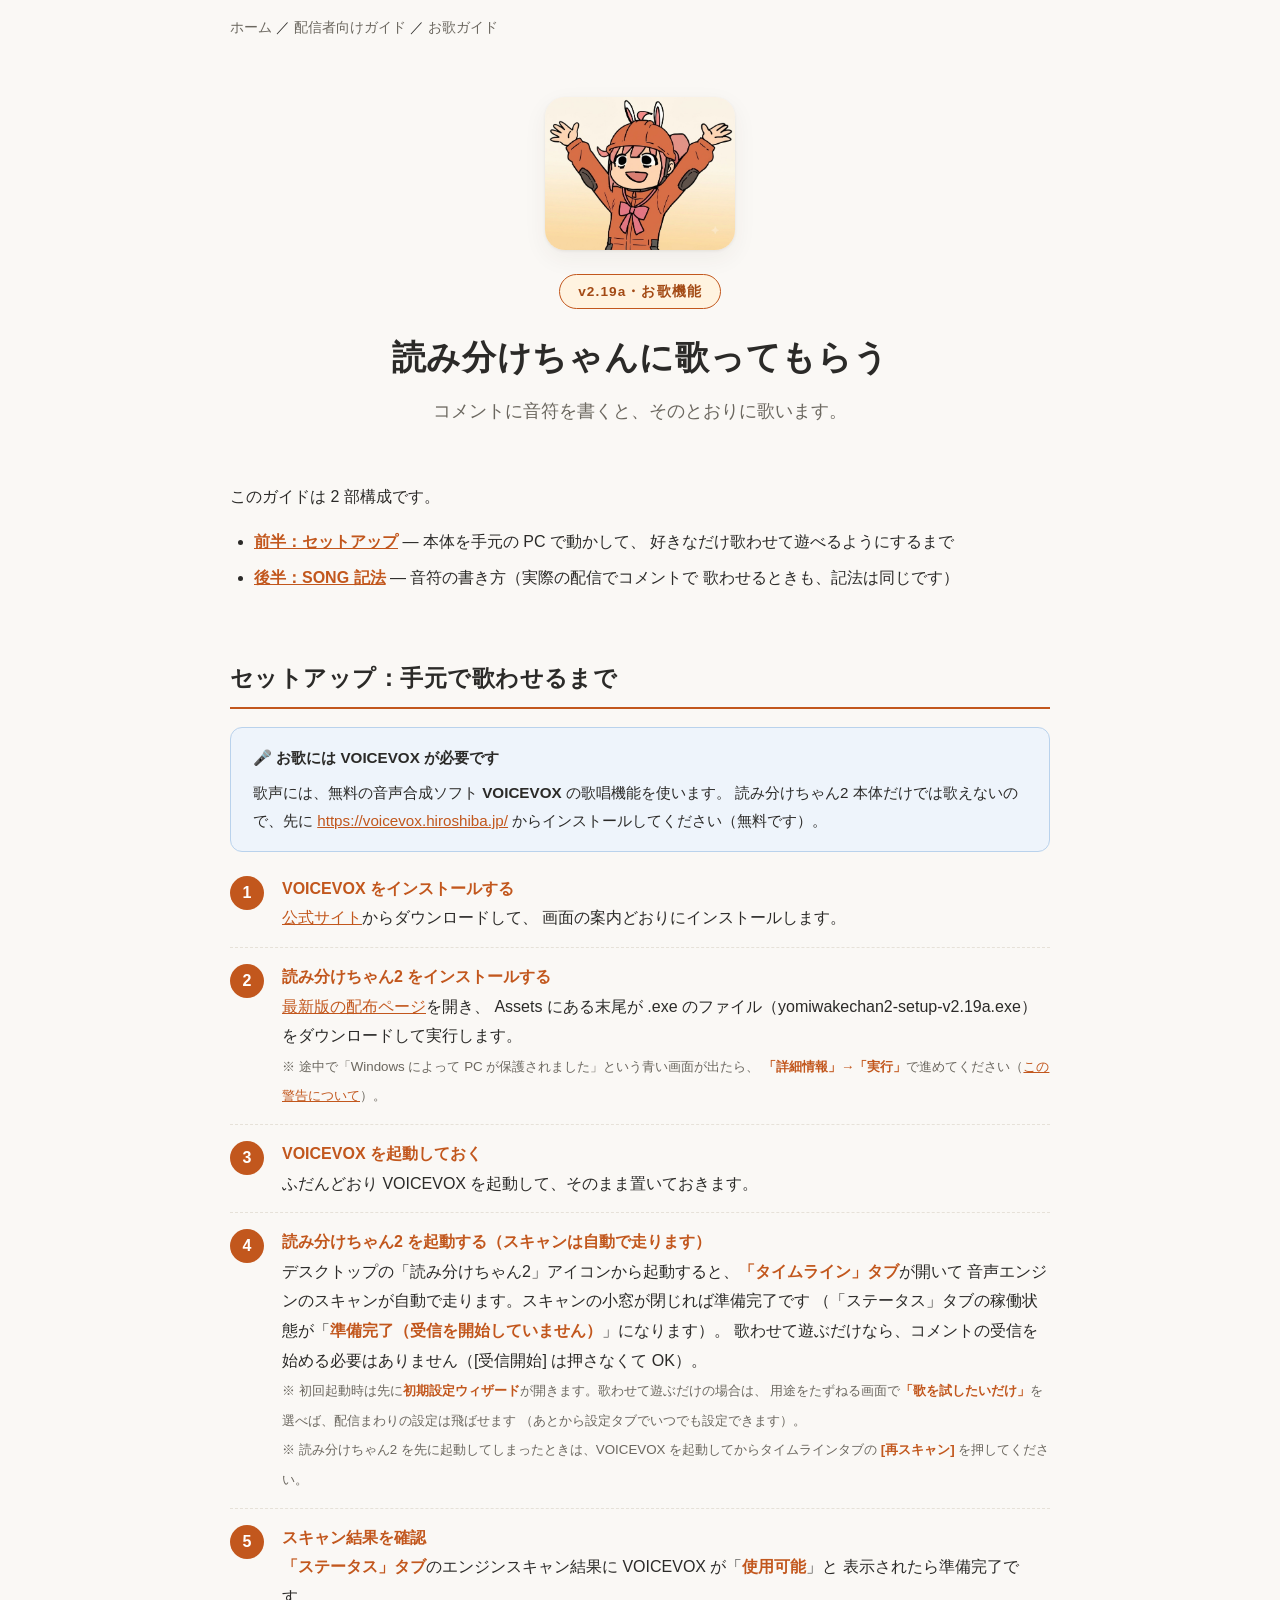
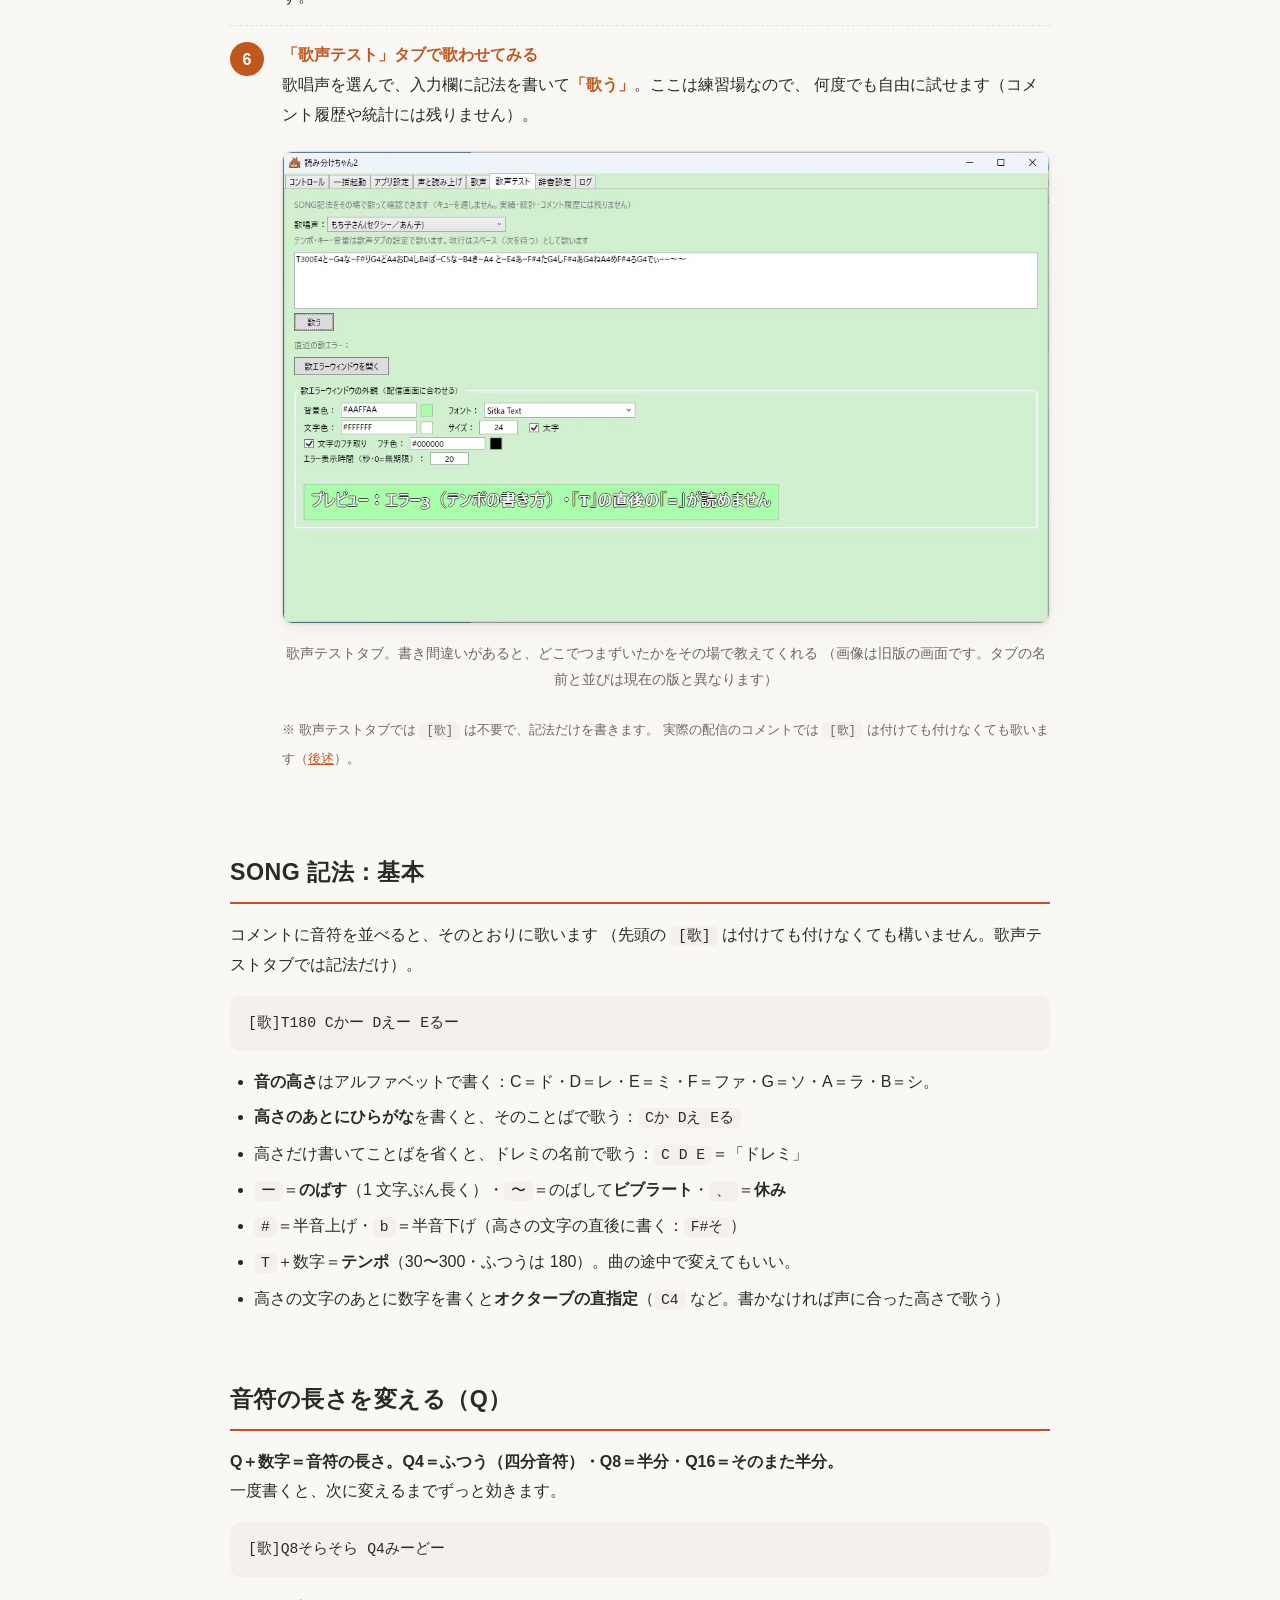
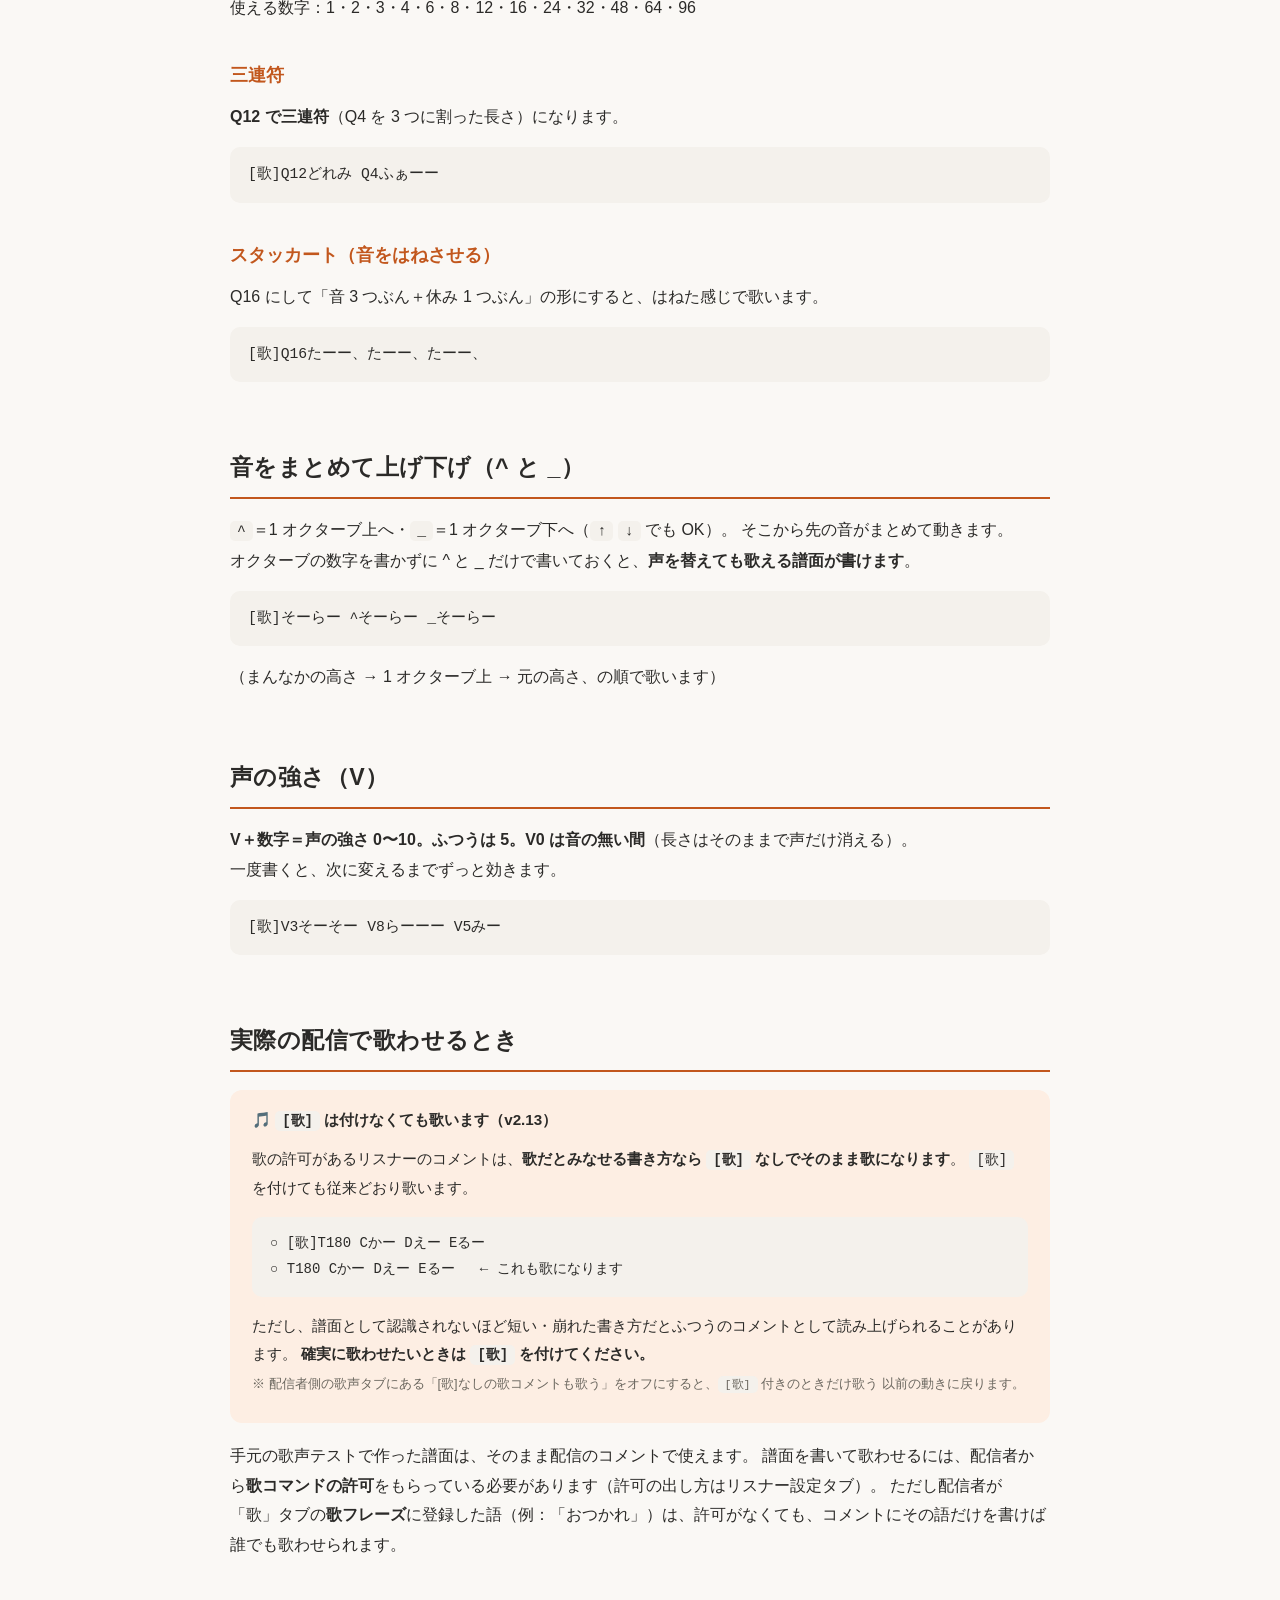
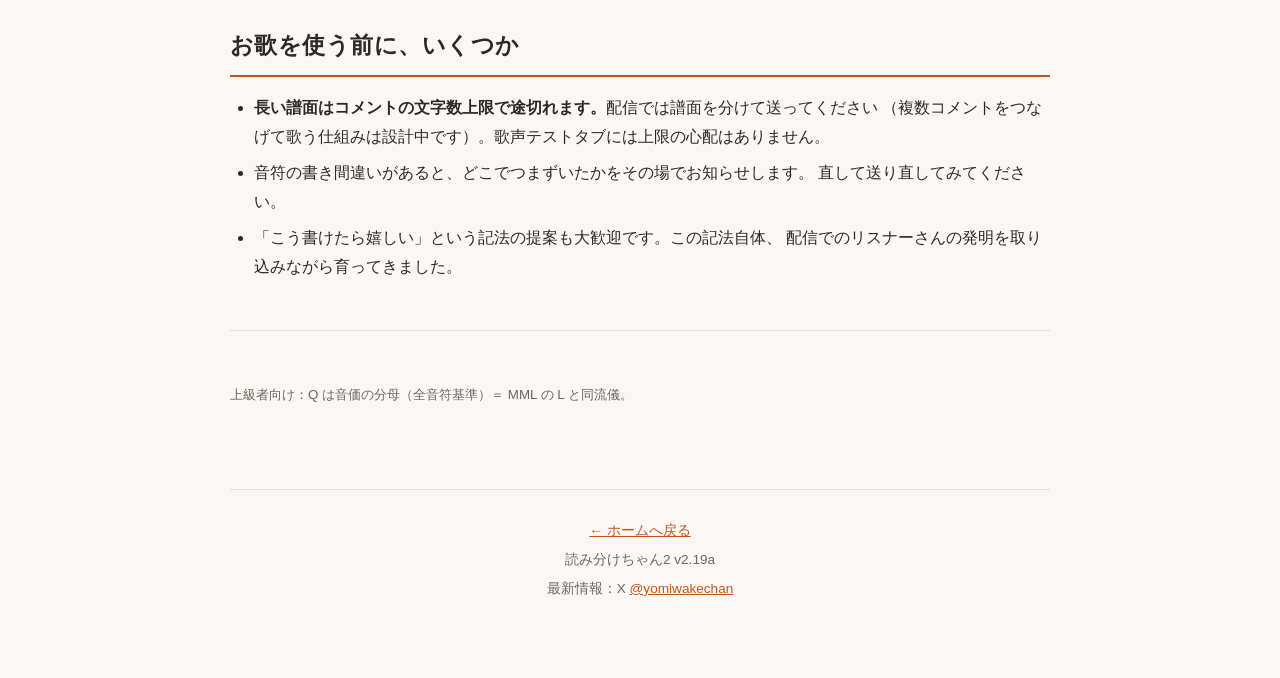
==== song.html @ e7d59e4e "配布ページ: 版表記を v2.19a に（公開日 2026-10-05 は同日・latest リンクのみ更新の方針＝更新内容の節は不触） Co-Authored-By: Claude Fable 5." ====
<!DOCTYPE html>
<html lang="ja">
<head>
<meta charset="UTF-8">
<meta name="viewport" content="width=device-width, initial-scale=1">
<title>お歌ガイド — 読み分けちゃん2 v2.13</title>
<meta name="description" content="読み分けちゃん2 のお歌機能（SONG 記法）ガイド。セットアップから記法まで、コメントに音符を書くとそのとおりに歌います。">
<link rel="icon" href="assets/mascot.jpg">
<link rel="stylesheet" href="assets/style.css">
</head>
<body>
<div class="wrap">

<nav class="site-head">
  <a href="index.html">ホーム</a> ／
  <a href="streamer.html">配信者向けガイド</a> ／
  <a href="song.html">お歌ガイド</a>
</nav>

<header class="hero">
  <img class="mascot" src="assets/mascot.jpg" alt="読み分けちゃんのキャラクター" loading="lazy">
  <div><span class="badge">v2.19a・お歌機能</span></div>
  <h1>読み分けちゃんに歌ってもらう</h1>
  <p class="tagline">コメントに音符を書くと、そのとおりに歌います。</p>
</header>

<p>このガイドは 2 部構成です。</p>
<ul>
  <li><b><a href="#setup">前半：セットアップ</a></b> — 本体を手元の PC で動かして、
    好きなだけ歌わせて遊べるようにするまで</li>
  <li><b><a href="#basic">後半：SONG 記法</a></b> — 音符の書き方（実際の配信でコメントで
    歌わせるときも、記法は同じです）</li>
</ul>

<!-- ============================================================ -->
<h2 id="setup">セットアップ：手元で歌わせるまで</h2>

<div class="warn">
  <span class="warn-title">🎤 お歌には VOICEVOX が必要です</span>
  歌声には、無料の音声合成ソフト <b>VOICEVOX</b> の歌唱機能を使います。
  読み分けちゃん2 本体だけでは歌えないので、先に
  <a href="https://voicevox.hiroshiba.jp/">https://voicevox.hiroshiba.jp/</a>
  からインストールしてください（無料です）。
</div>

<ol class="steps">
  <li><b>VOICEVOX をインストールする</b><br>
    <a href="https://voicevox.hiroshiba.jp/">公式サイト</a>からダウンロードして、
    画面の案内どおりにインストールします。</li>
  <li><b>読み分けちゃん2 をインストールする</b><br>
    <a href="https://github.com/mugonkun/yomiwakechan_v2/releases/latest">最新版の配布ページ</a>を開き、
    Assets にある末尾が .exe のファイル（yomiwakechan2-setup-v2.19a.exe）をダウンロードして実行します。<br>
    <small>※ 途中で「Windows によって PC が保護されました」という青い画面が出たら、
    <b>「詳細情報」→「実行」</b>で進めてください（<a href="index.html#smartscreen">この警告について</a>）。</small></li>
  <li><b>VOICEVOX を起動しておく</b><br>
    ふだんどおり VOICEVOX を起動して、そのまま置いておきます。</li>
  <li><b>読み分けちゃん2 を起動する（スキャンは自動で走ります）</b><br>
    デスクトップの「読み分けちゃん2」アイコンから起動すると、<b>「タイムライン」タブ</b>が開いて
    音声エンジンのスキャンが自動で走ります。スキャンの小窓が閉じれば準備完了です
    （「ステータス」タブの稼働状態が「<b>準備完了（受信を開始していません）</b>」になります）。
    歌わせて遊ぶだけなら、コメントの受信を始める必要はありません（[受信開始] は押さなくて OK）。<br>
    <small>※ 初回起動時は先に<b>初期設定ウィザード</b>が開きます。歌わせて遊ぶだけの場合は、
    用途をたずねる画面で<b>「歌を試したいだけ」</b>を選べば、配信まわりの設定は飛ばせます
    （あとから設定タブでいつでも設定できます）。<br>
    ※ 読み分けちゃん2 を先に起動してしまったときは、VOICEVOX を起動してからタイムラインタブの
    <b>[再スキャン]</b> を押してください。</small></li>
  <li><b>スキャン結果を確認</b><br>
    <b>「ステータス」タブ</b>のエンジンスキャン結果に VOICEVOX が「<b>使用可能</b>」と
    表示されたら準備完了です。</li>
  <li><b>「歌声テスト」タブで歌わせてみる</b><br>
    歌唱声を選んで、入力欄に記法を書いて<b>「歌う」</b>。ここは練習場なので、
    何度でも自由に試せます（コメント履歴や統計には残りません）。
    <figure>
      <a href="screenshots/webinstruct/お歌の壁打ち1.jpg" target="_blank" rel="noopener"><img src="screenshots/webinstruct/お歌の壁打ち1.jpg" alt="歌声テストタブ。譜面の入力欄と「歌う」ボタン、歌エラーウィンドウの外観設定" loading="lazy"></a>
      <figcaption>歌声テストタブ。書き間違いがあると、どこでつまずいたかをその場で教えてくれる
      （画像は旧版の画面です。タブの名前と並びは現在の版と異なります）</figcaption>
    </figure>
    <small>※ 歌声テストタブでは <code>[歌]</code> は不要で、記法だけを書きます。
    実際の配信のコメントでは <code>[歌]</code> は付けても付けなくても歌います（<a href="#live">後述</a>）。</small></li>
</ol>

<!-- ============================================================ -->
<h2 id="basic">SONG 記法：基本</h2>

<p>コメントに音符を並べると、そのとおりに歌います
（先頭の <code>[歌]</code> は付けても付けなくても構いません。歌声テストタブでは記法だけ）。</p>

<pre><code>[歌]T180 Cかー Dえー Eるー</code></pre>

<ul>
  <li><b>音の高さ</b>はアルファベットで書く：C＝ド・D＝レ・E＝ミ・F＝ファ・G＝ソ・A＝ラ・B＝シ。</li>
  <li><b>高さのあとにひらがな</b>を書くと、そのことばで歌う：<code>Cか Dえ Eる</code></li>
  <li>高さだけ書いてことばを省くと、ドレミの名前で歌う：<code>C D E</code>＝「ドレミ」</li>
  <li><code>ー</code>＝<b>のばす</b>（1 文字ぶん長く）・<code>〜</code>＝のばして<b>ビブラート</b>・<code>、</code>＝<b>休み</b></li>
  <li><code>#</code>＝半音上げ・<code>b</code>＝半音下げ（高さの文字の直後に書く：<code>F#そ</code>）</li>
  <li><code>T</code>＋数字＝<b>テンポ</b>（30〜300・ふつうは 180）。曲の途中で変えてもいい。</li>
  <li>高さの文字のあとに数字を書くと<b>オクターブの直指定</b>（<code>C4</code> など。書かなければ声に合った高さで歌う）</li>
</ul>

<!-- ============================================================ -->
<h2 id="q">音符の長さを変える（Q）</h2>

<p><b>Q＋数字＝音符の長さ。Q4＝ふつう（四分音符）・Q8＝半分・Q16＝そのまた半分。</b><br>
一度書くと、次に変えるまでずっと効きます。</p>

<pre><code>[歌]Q8そらそら Q4みーどー</code></pre>

<p>使える数字：1・2・3・4・6・8・12・16・24・32・48・64・96</p>

<h3>三連符</h3>

<p><b>Q12 で三連符</b>（Q4 を 3 つに割った長さ）になります。</p>

<pre><code>[歌]Q12どれみ Q4ふぁーー</code></pre>

<h3>スタッカート（音をはねさせる）</h3>

<p>Q16 にして「音 3 つぶん＋休み 1 つぶん」の形にすると、はねた感じで歌います。</p>

<pre><code>[歌]Q16たーー、たーー、たーー、</code></pre>

<!-- ============================================================ -->
<h2 id="octave">音をまとめて上げ下げ（^ と _）</h2>

<p><code>^</code>＝1 オクターブ上へ・<code>_</code>＝1 オクターブ下へ（<code>↑</code> <code>↓</code> でも OK）。
そこから先の音がまとめて動きます。<br>
オクターブの数字を書かずに ^ と _ だけで書いておくと、<b>声を替えても歌える譜面が書けます</b>。</p>

<pre><code>[歌]そーらー ^そーらー _そーらー</code></pre>

<p>（まんなかの高さ → 1 オクターブ上 → 元の高さ、の順で歌います）</p>

<!-- ============================================================ -->
<h2 id="volume">声の強さ（V）</h2>

<p><b>V＋数字＝声の強さ 0〜10。ふつうは 5。V0 は音の無い間</b>（長さはそのままで声だけ消える）。<br>
一度書くと、次に変えるまでずっと効きます。</p>

<pre><code>[歌]V3そーそー V8らーーー V5みー</code></pre>

<!-- ============================================================ -->
<h2 id="live">実際の配信で歌わせるとき</h2>

<div class="note">
  <span class="note-title">🎵 <code>[歌]</code> は付けなくても歌います（v2.13）</span>
  <p>歌の許可があるリスナーのコメントは、<b>歌だとみなせる書き方なら <code>[歌]</code> なしでそのまま歌になります</b>。
  <code>[歌]</code> を付けても従来どおり歌います。</p>
  <pre><code>○ [歌]T180 Cかー Dえー Eるー
○ T180 Cかー Dえー Eるー   ← これも歌になります</code></pre>
  <p>ただし、譜面として認識されないほど短い・崩れた書き方だとふつうのコメントとして読み上げられることがあります。
  <b>確実に歌わせたいときは <code>[歌]</code> を付けてください。</b><br>
  <small>※ 配信者側の歌声タブにある「[歌]なしの歌コメントも歌う」をオフにすると、<code>[歌]</code> 付きのときだけ歌う
  以前の動きに戻ります。</small></p>
</div>

<p>手元の歌声テストで作った譜面は、そのまま配信のコメントで使えます。
譜面を書いて歌わせるには、配信者から<b>歌コマンドの許可</b>をもらっている必要があります（許可の出し方はリスナー設定タブ）。
ただし配信者が「歌」タブの<b>歌フレーズ</b>に登録した語（例：「おつかれ」）は、許可がなくても、コメントにその語だけを書けば誰でも歌わせられます。</p>

<!-- ============================================================ -->
<h2 id="tips">お歌を使う前に、いくつか</h2>

<ul>
  <li><b>長い譜面はコメントの文字数上限で途切れます。</b>配信では譜面を分けて送ってください
    （複数コメントをつなげて歌う仕組みは設計中です）。歌声テストタブには上限の心配はありません。</li>
  <li>音符の書き間違いがあると、どこでつまずいたかをその場でお知らせします。
    直して送り直してみてください。</li>
  <li>「こう書けたら嬉しい」という記法の提案も大歓迎です。この記法自体、
    配信でのリスナーさんの発明を取り込みながら育ってきました。</li>
</ul>

<hr>

<p class="soft"><small>上級者向け：Q は音価の分母（全音符基準）＝ MML の L と同流儀。</small></p>

<footer class="site-foot">
  <p><a href="index.html">← ホームへ戻る</a></p>
  <p>読み分けちゃん2 v2.19a</p>
  <p>最新情報：X <a href="https://x.com/yomiwakechan">@yomiwakechan</a></p>
</footer>

</div>
</body>
</html>
---- assets/style.css ----
/* 読み分けちゃん2 — 先行テスター版 案内ページ共通スタイル */

:root {
  --bg: #faf8f5;
  --bg-card: #ffffff;
  --text: #2b2a28;
  --text-soft: #6b675f;
  --accent: #c2571d;        /* 暖色系（読み上げ＝声の温度感） */
  --accent-soft: #fdeee3;
  --accent-text: #ffffff;   /* accent 地の上の文字（ダークでは濃色＝コントラスト確保） */
  --line: #e6e1d8;
  --badge-bg: #fff3e0;
  --badge-text: #a34a15;
  --code-bg: #f4f1ec;
  --warn-bg: #eef4fb;
  --warn-line: #b9d2ec;
  --shadow: 0 1px 3px rgba(60, 50, 40, .08), 0 8px 24px rgba(60, 50, 40, .06);
}

@media (prefers-color-scheme: dark) {
  :root {
    --bg: #1d1b18;
    --bg-card: #26231f;
    --text: #ece8e1;
    --text-soft: #a8a299;
    --accent: #e87a45;
    --accent-soft: #3a2a1e;
    --accent-text: #1d1b18;
    --line: #3a362f;
    --badge-bg: #3a2a1e;
    --badge-text: #f0a878;
    --code-bg: #302c26;
    --warn-bg: #22293a;
    --warn-line: #3c4a66;
    --shadow: 0 1px 3px rgba(0, 0, 0, .4);
  }
}

* { box-sizing: border-box; }

html { scroll-behavior: smooth; }

body {
  margin: 0;
  background: var(--bg);
  color: var(--text);
  font-family: "Hiragino Kaku Gothic ProN", "Hiragino Sans", "Noto Sans JP",
    "Yu Gothic UI", Meiryo, sans-serif;
  line-height: 1.85;
  font-size: 16px;
  -webkit-text-size-adjust: 100%;
}

.wrap {
  max-width: 860px;
  margin: 0 auto;
  padding: 0 20px 80px;
}

/* ---------- ヘッダー ---------- */

.site-head {
  padding: 14px 0 0;
  font-size: .9rem;
}
.site-head a { color: var(--text-soft); text-decoration: none; }
.site-head a:hover { color: var(--accent); }

.hero {
  text-align: center;
  padding: 56px 0 40px;
}

.badge {
  display: inline-block;
  background: var(--badge-bg);
  color: var(--badge-text);
  border: 1px solid var(--accent);
  border-radius: 999px;
  padding: 4px 18px;
  font-size: .85rem;
  font-weight: 600;
  letter-spacing: .08em;
}

.mascot {
  width: 190px;
  max-width: 60%;
  border-radius: 20px;
  box-shadow: var(--shadow);
  margin-bottom: 14px;
}

.hero h1 {
  font-size: 2.1rem;
  margin: 18px 0 6px;
  letter-spacing: .02em;
}

.hero .tagline {
  font-size: 1.1rem;
  color: var(--text-soft);
  margin: 0 0 4px;
}

.hero-shots {
  display: grid;
  grid-template-columns: 1fr 1fr;
  gap: 12px;
  margin: 26px 0 4px;
}
.hero-shots a {
  display: block;
  aspect-ratio: 8 / 5;
  overflow: hidden;
  border-radius: 10px;
  border: 1px solid var(--line);
  box-shadow: var(--shadow);
}
.hero-shots img {
  width: 100%;
  height: 100%;
  object-fit: cover;
  object-position: left top;
  cursor: zoom-in;
  display: block;
}
.hero-shots-note {
  font-size: .82rem;
  color: var(--text-soft);
  margin: 0 0 4px;
}
@media (max-width: 560px) {
  .hero-shots { grid-template-columns: 1fr; }
}

.thanks {
  max-width: 620px;
  margin: 22px auto 0;
  text-align: left;
  background: var(--accent-soft);
  border-radius: 12px;
  padding: 18px 24px;
  font-size: .95rem;
}

.hero-lead {
  max-width: 620px;
  margin: 10px auto 0;
  font-size: 1.05rem;
}
.hero-links {
  display: flex;
  flex-wrap: wrap;
  gap: 14px 22px;
  align-items: center;
  justify-content: center;
  margin: 18px 0 0;
}
.hero-links .dl-button { padding: 12px 32px; font-size: 1.05rem; }
.hero-guide { font-weight: 700; }

/* ---------- 見出し・本文 ---------- */

h2 {
  font-size: 1.45rem;
  margin: 64px 0 16px;
  padding-bottom: 8px;
  border-bottom: 2px solid var(--accent);
  letter-spacing: .02em;
}

h3 {
  font-size: 1.12rem;
  margin: 36px 0 10px;
  color: var(--accent);
}

p { margin: 10px 0; }

a { color: var(--accent); }

ul, ol { padding-left: 1.5em; }
li { margin: 6px 0; }

small, .soft { color: var(--text-soft); }

code, .kbd {
  background: var(--code-bg);
  border-radius: 5px;
  padding: 2px 7px;
  font-family: Consolas, "BIZ UDGothic", monospace;
  font-size: .92em;
}

pre {
  background: var(--code-bg);
  border-radius: 10px;
  padding: 14px 18px;
  overflow-x: auto;
  line-height: 1.7;
}
pre code { background: none; padding: 0; }

hr { border: none; border-top: 1px solid var(--line); margin: 48px 0; }

/* ---------- カード・グリッド ---------- */

.cards {
  display: grid;
  grid-template-columns: repeat(auto-fit, minmax(280px, 1fr));
  gap: 18px;
  margin: 24px 0;
}

.card {
  background: var(--bg-card);
  border: 1px solid var(--line);
  border-radius: 14px;
  padding: 24px 26px;
  box-shadow: var(--shadow);
}

a.card {
  display: block;
  text-decoration: none;
  color: var(--text);
  transition: transform .12s ease, border-color .12s ease;
}
a.card:hover {
  transform: translateY(-2px);
  border-color: var(--accent);
}
.card h3 { margin-top: 0; }
.card .go {
  display: inline-block;
  margin-top: 10px;
  color: var(--accent);
  font-weight: 600;
}

.feature-grid {
  display: grid;
  grid-template-columns: repeat(auto-fit, minmax(240px, 1fr));
  gap: 12px;
  margin: 20px 0;
  padding: 0;
  list-style: none;
}
.feature-grid li {
  background: var(--bg-card);
  border: 1px solid var(--line);
  border-radius: 10px;
  padding: 14px 16px;
  margin: 0;
  font-size: .95rem;
}
.feature-grid li > b:first-child { display: block; margin-bottom: 2px; }  /* 見出しの b だけ段にする（本文中の b は行内のまま） */

/* ---------- ダウンロードボタン ---------- */

.dl-box { text-align: center; margin: 28px 0; }

.dl-button {
  display: inline-block;
  background: var(--accent);
  color: var(--accent-text);
  font-size: 1.15rem;
  font-weight: 700;
  text-decoration: none;
  border-radius: 12px;
  padding: 16px 44px;
  box-shadow: var(--shadow);
  transition: opacity .12s ease;
}
.dl-button:hover { opacity: .88; }
.dl-note { font-size: .85rem; color: var(--text-soft); margin-top: 10px; }

/* ---------- 注意ボックス ---------- */

.note, .warn {
  border-radius: 12px;
  padding: 16px 22px;
  margin: 18px 0;
  font-size: .95rem;
}
.note {
  background: var(--accent-soft);
}
.warn {
  background: var(--warn-bg);
  border: 1px solid var(--warn-line);
}
.warn .warn-title, .note .note-title {
  font-weight: 700;
  display: block;
  margin-bottom: 6px;
}

/* ---------- 手順 ---------- */

ol.steps { counter-reset: step; list-style: none; padding-left: 0; }
ol.steps > li {
  counter-increment: step;
  position: relative;
  padding: 4px 0 14px 52px;
  margin: 0;
}
ol.steps > li::before {
  content: counter(step);
  position: absolute;
  left: 0; top: 6px;
  width: 34px; height: 34px;
  border-radius: 50%;
  background: var(--accent);
  color: var(--accent-text);
  font-weight: 700;
  display: flex;
  align-items: center;
  justify-content: center;
}
ol.steps > li + li { border-top: 1px dashed var(--line); padding-top: 14px; }
ol.steps > li + li::before { top: 16px; }
ol.steps b { color: var(--accent); }

/* ---------- スクリーンショット ---------- */

figure {
  margin: 22px 0;
  text-align: center;
}
figure img {
  max-width: 100%;
  border-radius: 10px;
  border: 1px solid var(--line);
  box-shadow: var(--shadow);
}
figcaption {
  font-size: .85rem;
  color: var(--text-soft);
  margin-top: 8px;
}
figure a img { cursor: zoom-in; }

/* ---------- 表 ---------- */

.table-scroll { overflow-x: auto; }
table {
  border-collapse: collapse;
  width: 100%;
  margin: 16px 0;
  font-size: .95rem;
  background: var(--bg-card);
}
th, td {
  border: 1px solid var(--line);
  padding: 8px 14px;
  text-align: left;
  vertical-align: top;
}
th { background: var(--code-bg); }

/* ---------- フッター ---------- */

.site-foot {
  margin-top: 80px;
  padding-top: 24px;
  border-top: 1px solid var(--line);
  font-size: .85rem;
  color: var(--text-soft);
  text-align: center;
}
.site-foot p { margin: 4px 0; }

@media (max-width: 520px) {
  .hero h1 { font-size: 1.6rem; }
  h2 { font-size: 1.25rem; }
}

/* ---------- 更新のお知らせ（最新版への導線） ---------- */

.update-flash {
  background: var(--accent-soft);
  border-left: 4px solid var(--accent);
  border-radius: 0 10px 10px 0;
  padding: 14px 20px;
  margin: 22px 0;
  font-size: .95rem;
}
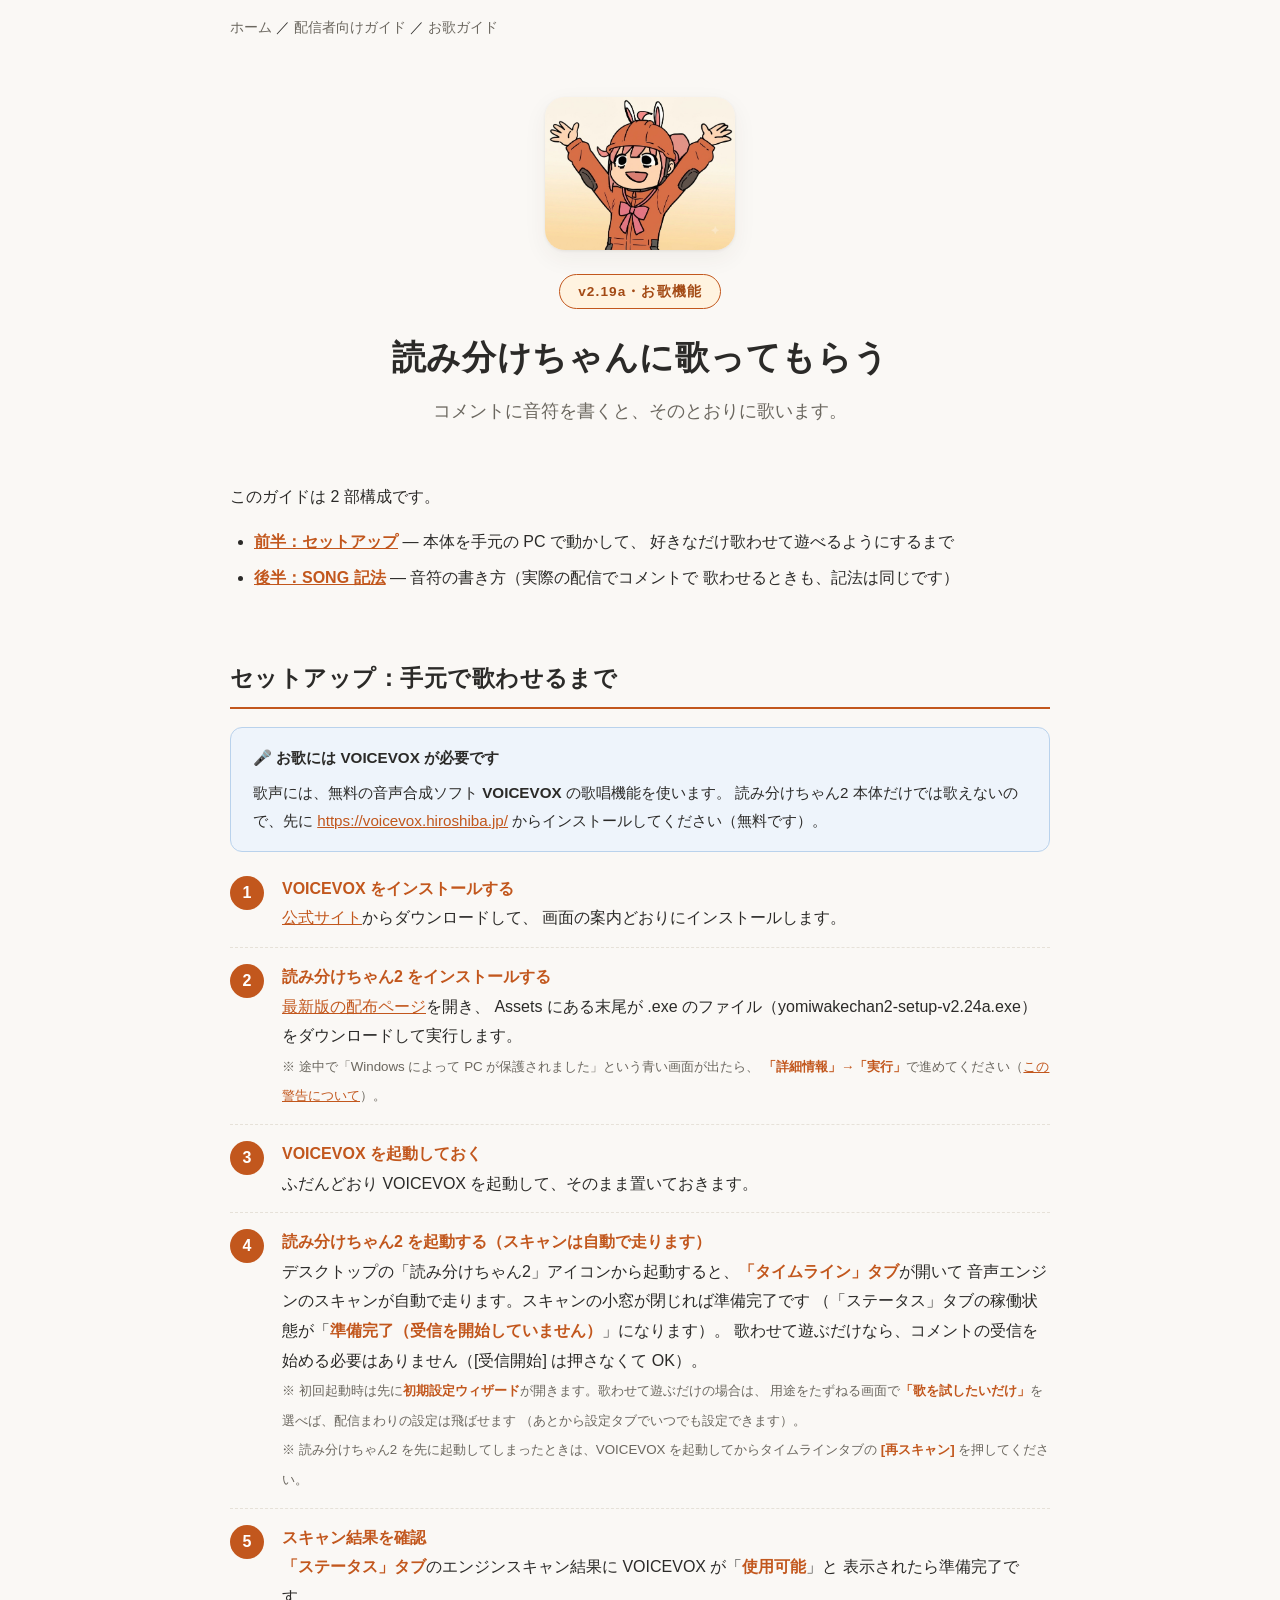
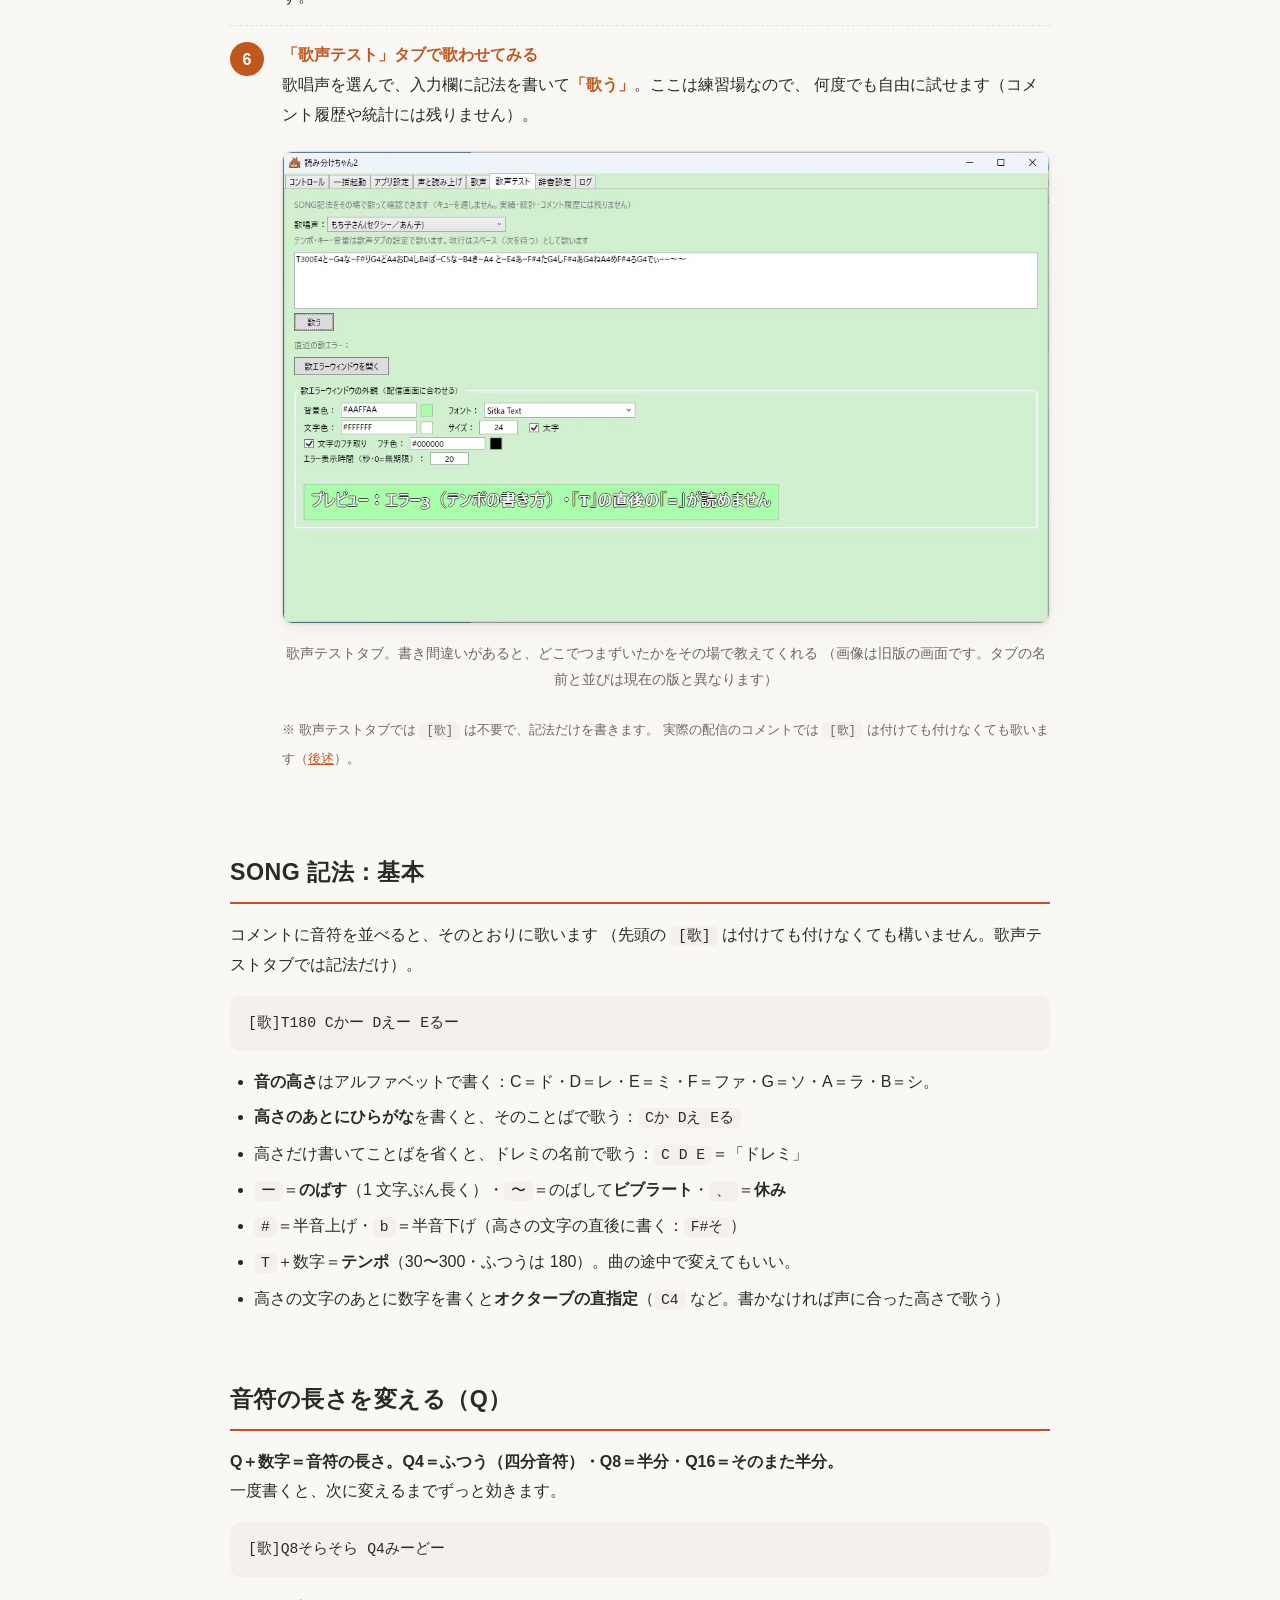
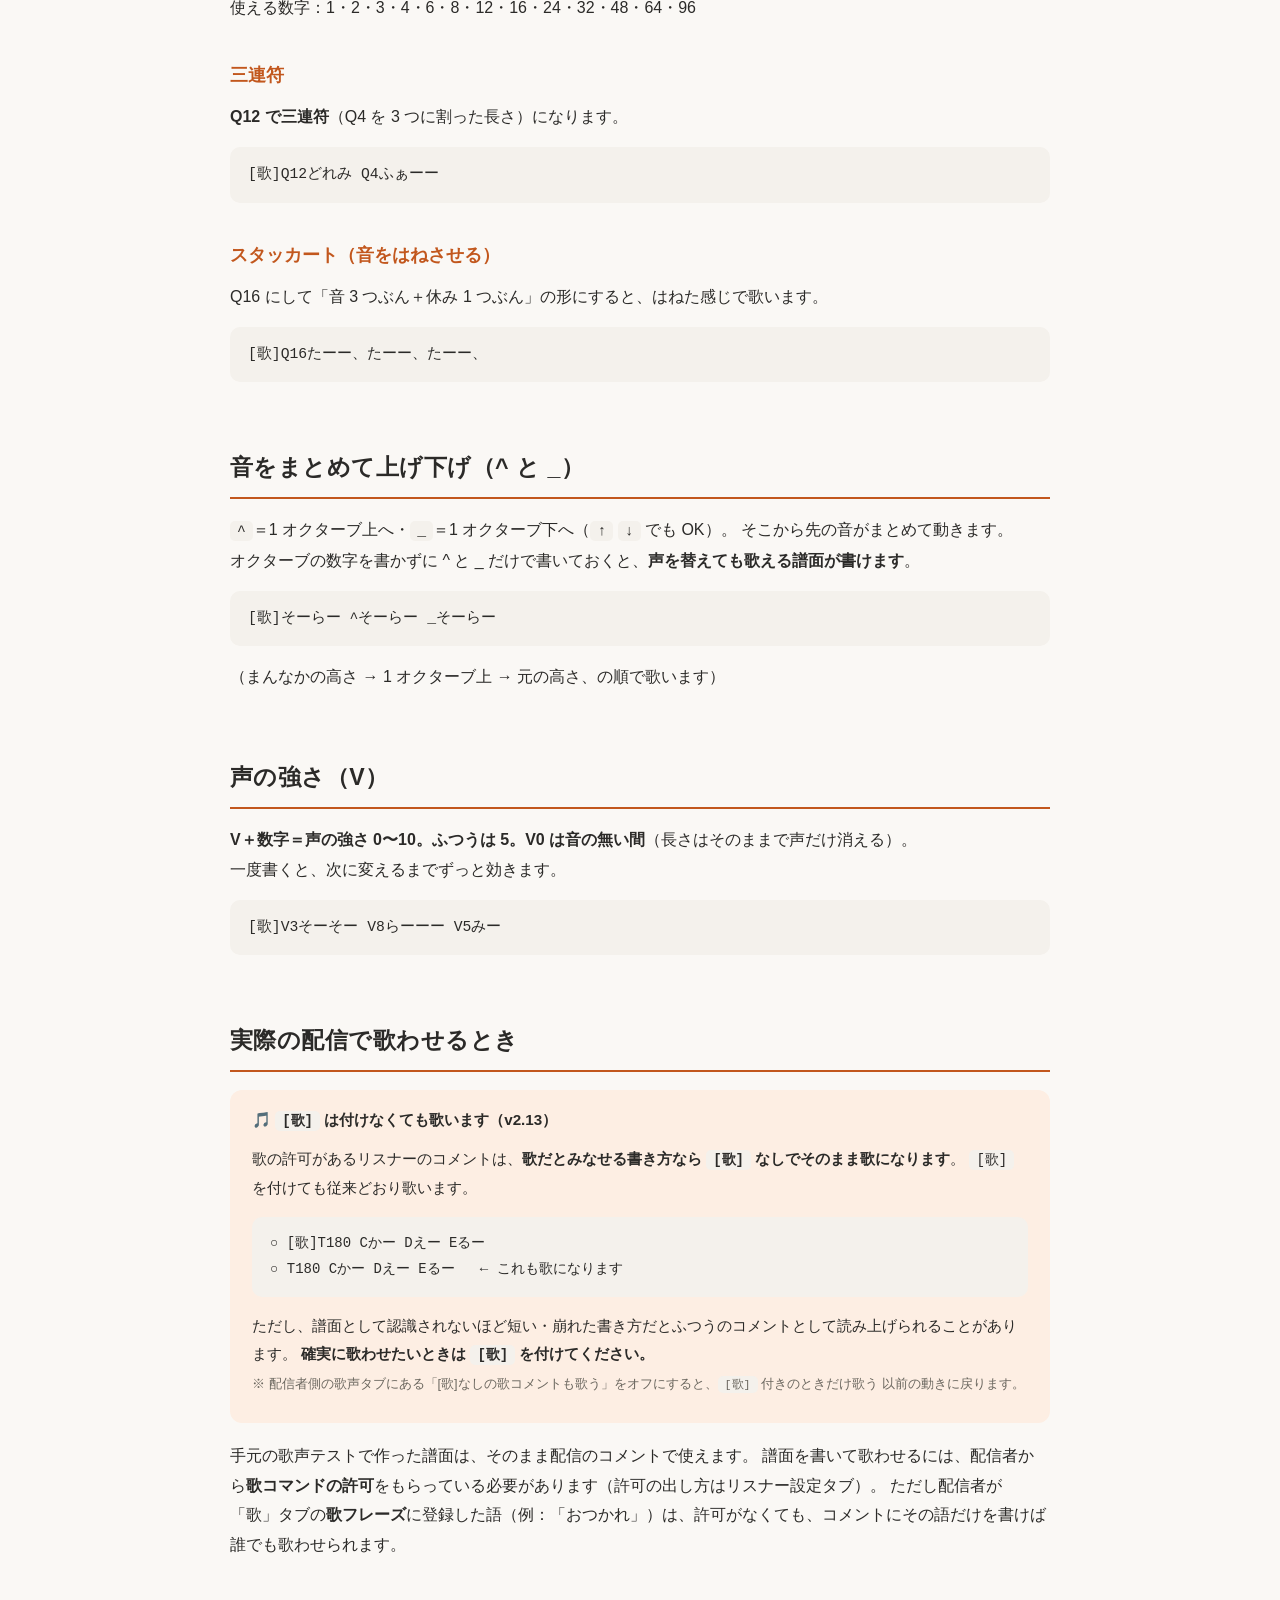
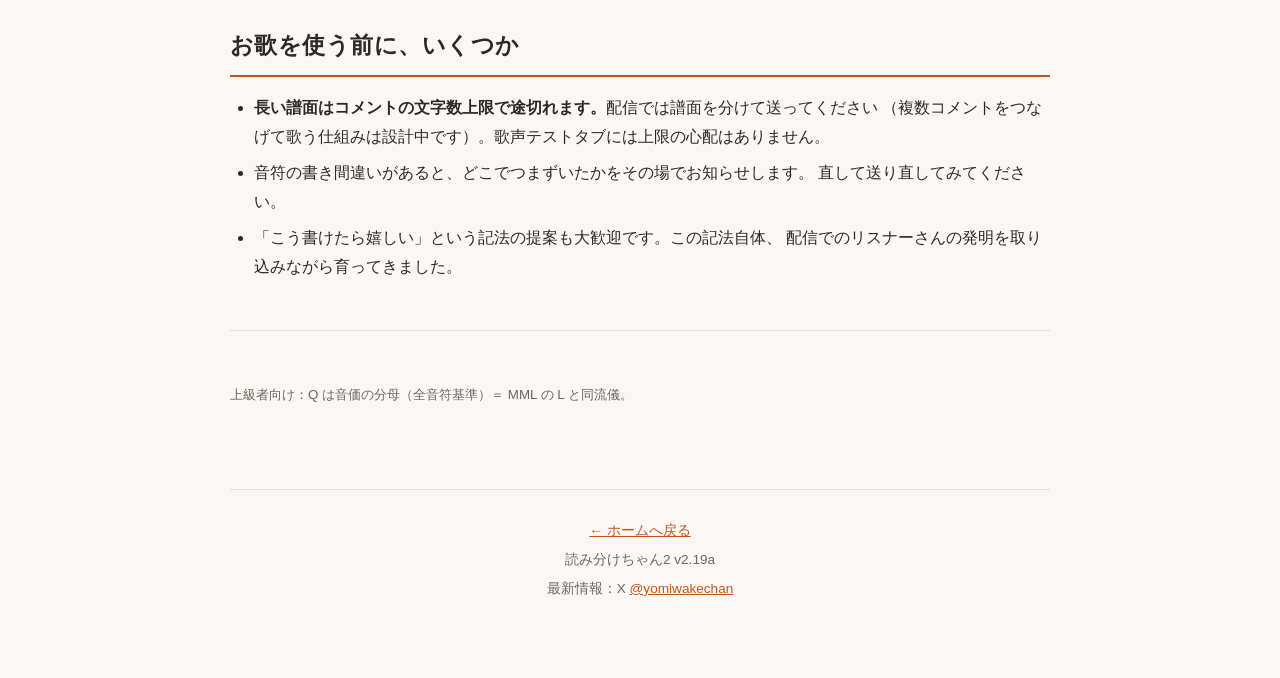
==== commit 51d8661e: "配布ページ: v2.24a（不具合の報告に配信の生ログを 2 つまで添付・各ツールの席に✓「生ログを残す」）＝版表記・update-flash・DL 欄・#whatsnew-v224 に生ログの項（v" ====
--- a/song.html
+++ b/song.html
@@ -49,7 +49,7 @@
     画面の案内どおりにインストールします。</li>
   <li><b>読み分けちゃん2 をインストールする</b><br>
     <a href="https://github.com/mugonkun/yomiwakechan_v2/releases/latest">最新版の配布ページ</a>を開き、
-    Assets にある末尾が .exe のファイル（yomiwakechan2-setup-v2.19a.exe）をダウンロードして実行します。<br>
+    Assets にある末尾が .exe のファイル（yomiwakechan2-setup-v2.24a.exe）をダウンロードして実行します。<br>
     <small>※ 途中で「Windows によって PC が保護されました」という青い画面が出たら、
     <b>「詳細情報」→「実行」</b>で進めてください（<a href="index.html#smartscreen">この警告について</a>）。</small></li>
   <li><b>VOICEVOX を起動しておく</b><br>
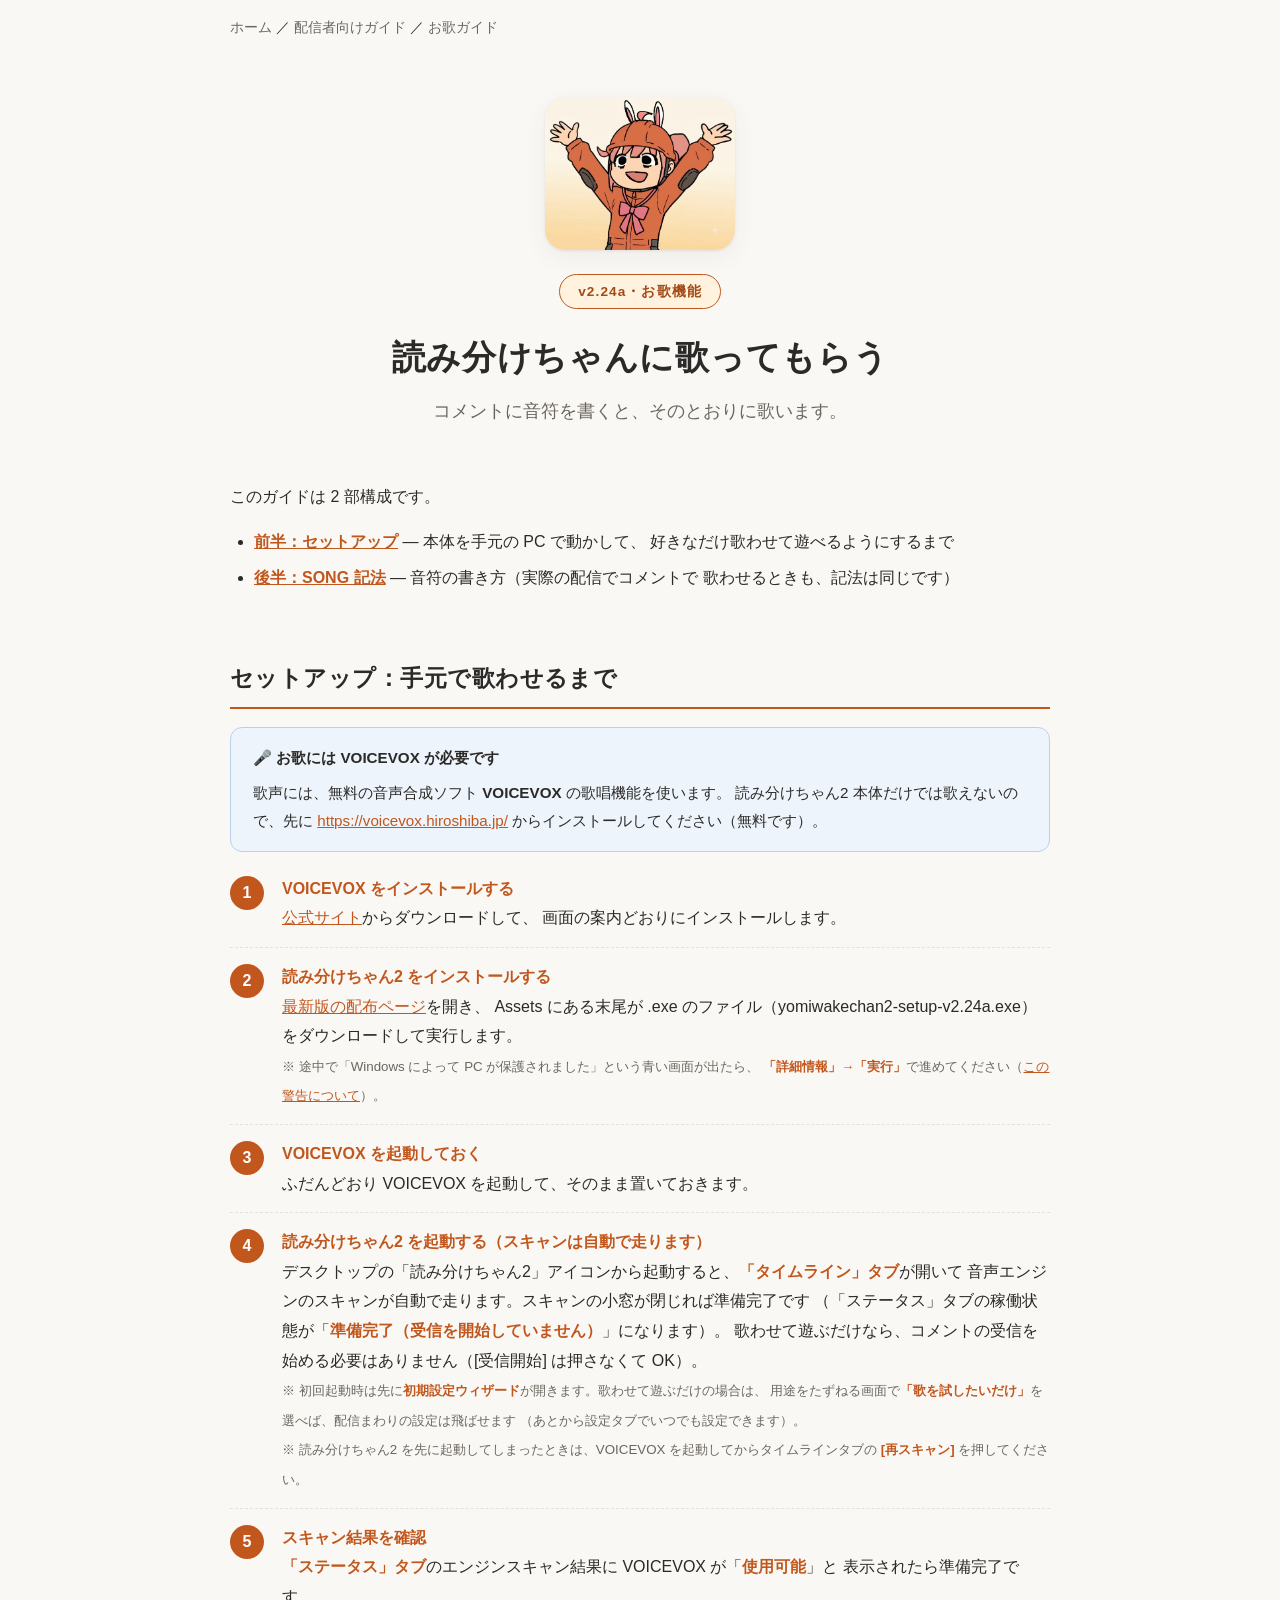
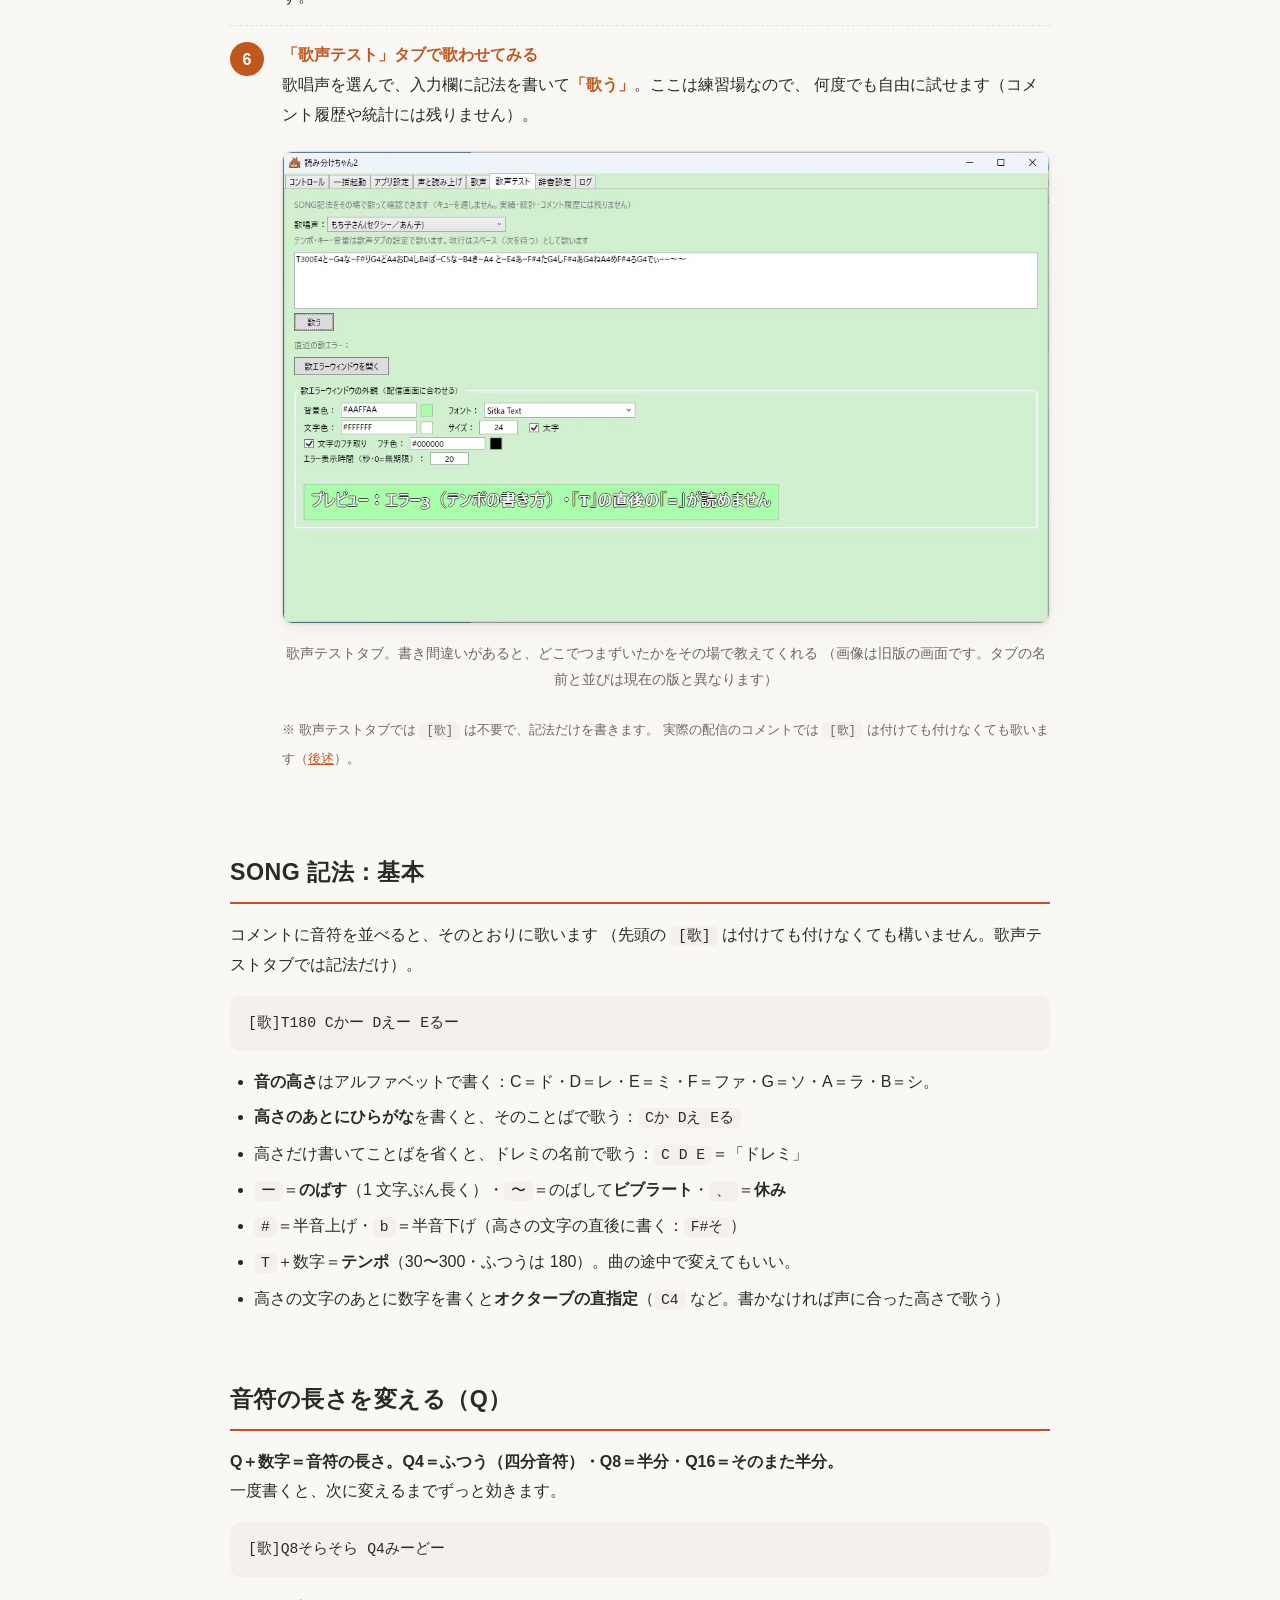
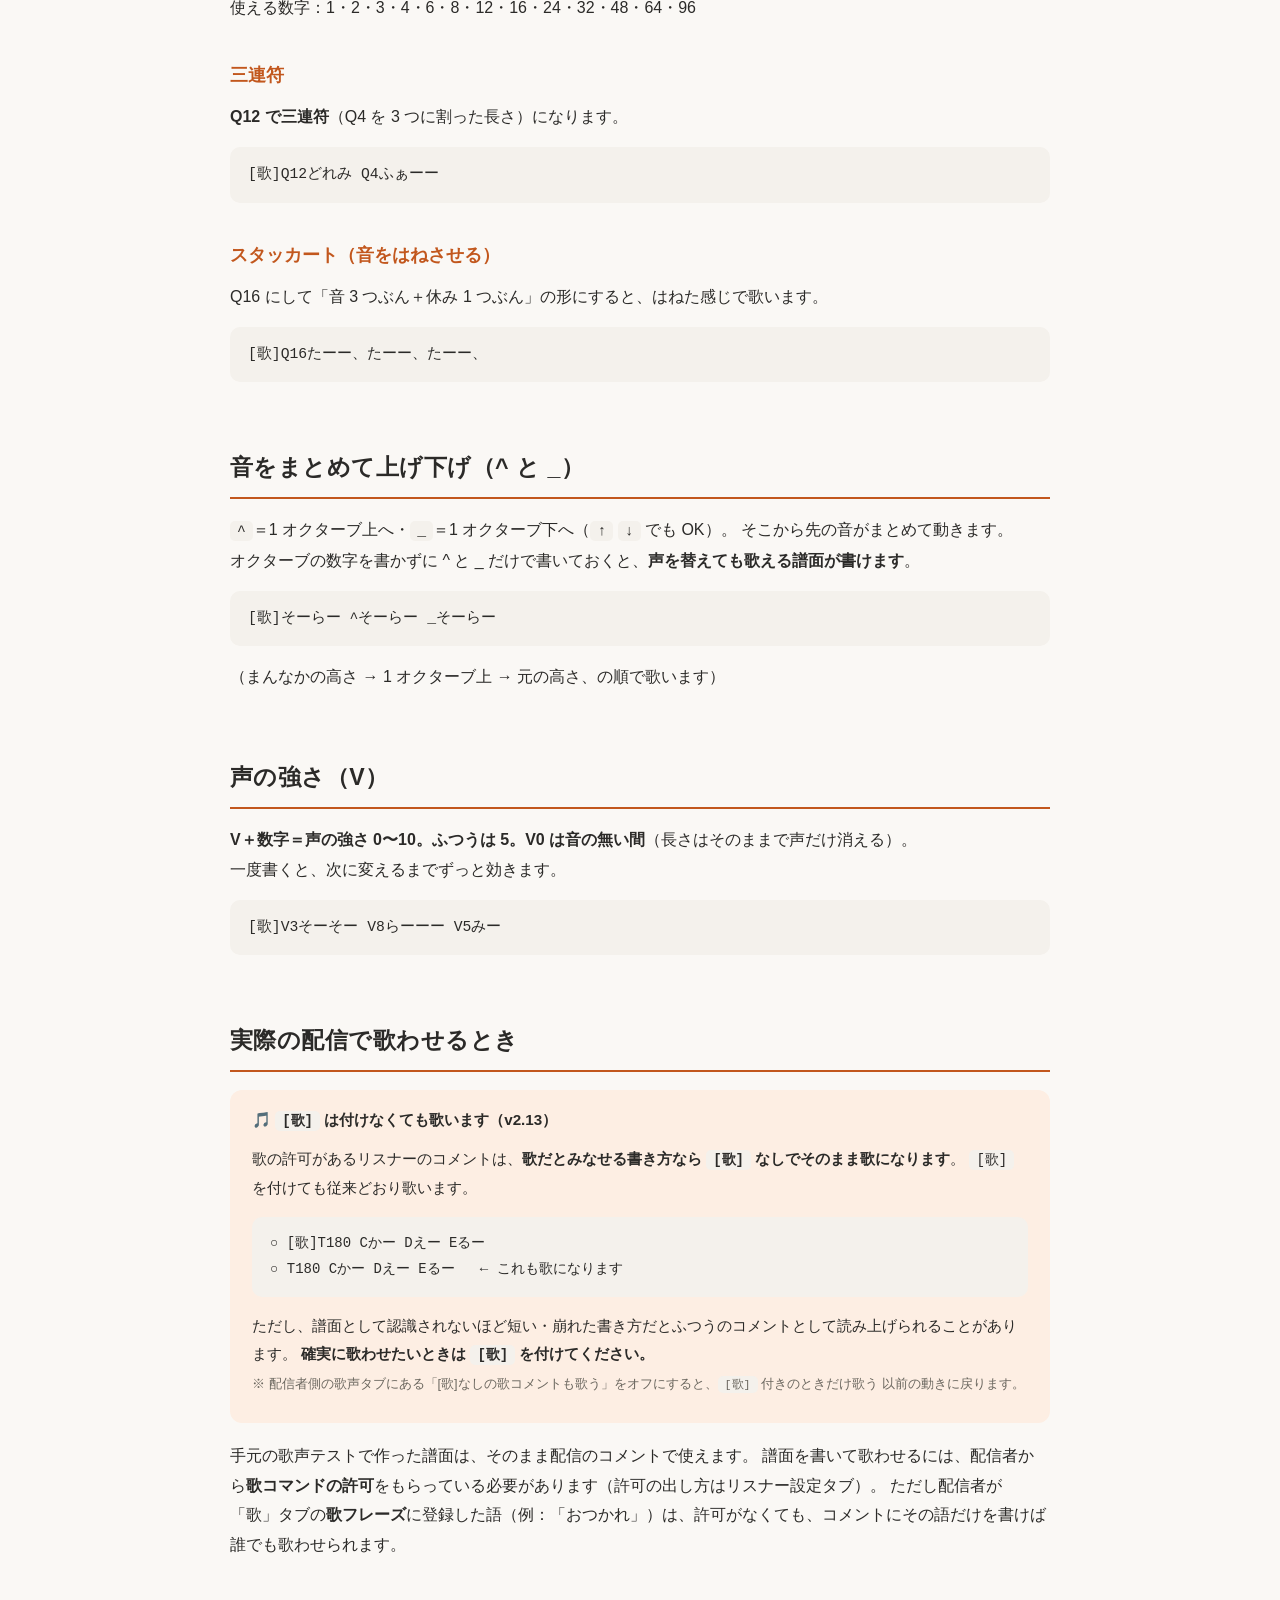
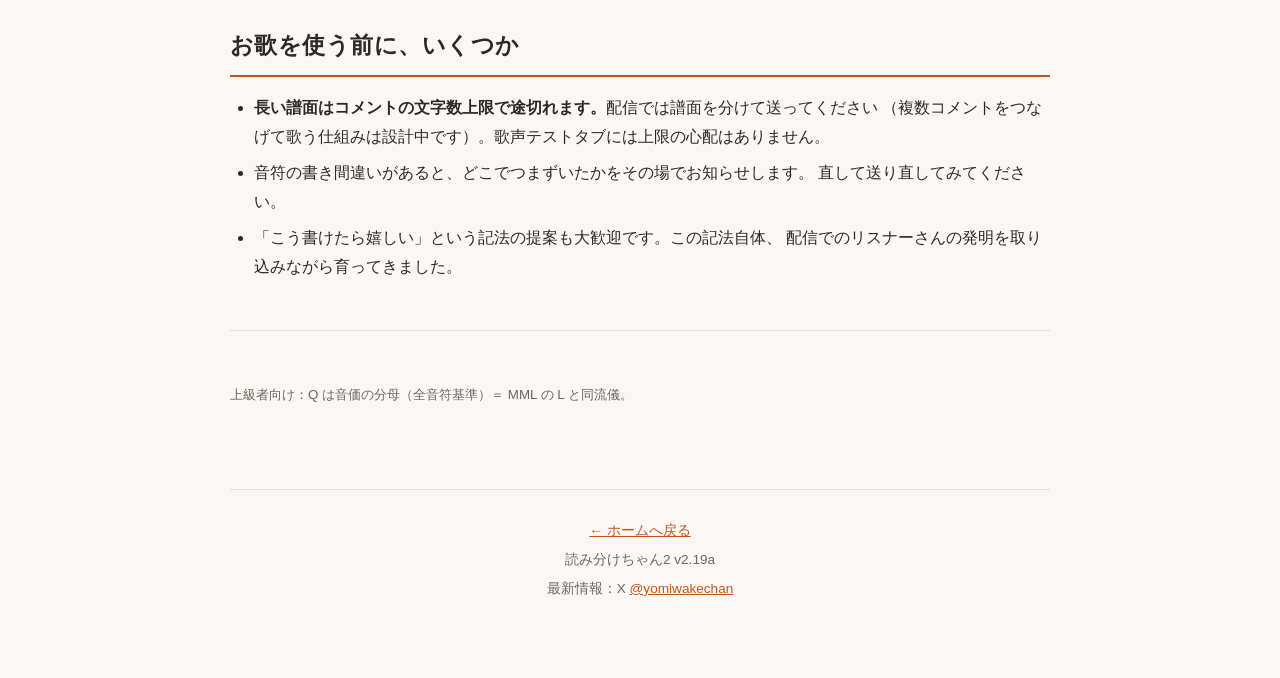
==== commit 0785cacf: "配布ページ v2.24a: 検分の是正（推奨 3）＝「最大約 5MB×2」を「1 つのツールにつき最大約 5MB＝2 つで約 10MB」に／生ログが残っていないとき・全体が上限 20MB を超えるとき" ====
--- a/song.html
+++ b/song.html
@@ -3,7 +3,7 @@
 <head>
 <meta charset="UTF-8">
 <meta name="viewport" content="width=device-width, initial-scale=1">
-<title>お歌ガイド — 読み分けちゃん2 v2.13</title>
+<title>お歌ガイド — 読み分けちゃん2 v2.24a</title>
 <meta name="description" content="読み分けちゃん2 のお歌機能（SONG 記法）ガイド。セットアップから記法まで、コメントに音符を書くとそのとおりに歌います。">
 <link rel="icon" href="assets/mascot.jpg">
 <link rel="stylesheet" href="assets/style.css">
@@ -19,7 +19,7 @@
 
 <header class="hero">
   <img class="mascot" src="assets/mascot.jpg" alt="読み分けちゃんのキャラクター" loading="lazy">
-  <div><span class="badge">v2.19a・お歌機能</span></div>
+  <div><span class="badge">v2.24a・お歌機能</span></div>
   <h1>読み分けちゃんに歌ってもらう</h1>
   <p class="tagline">コメントに音符を書くと、そのとおりに歌います。</p>
 </header>
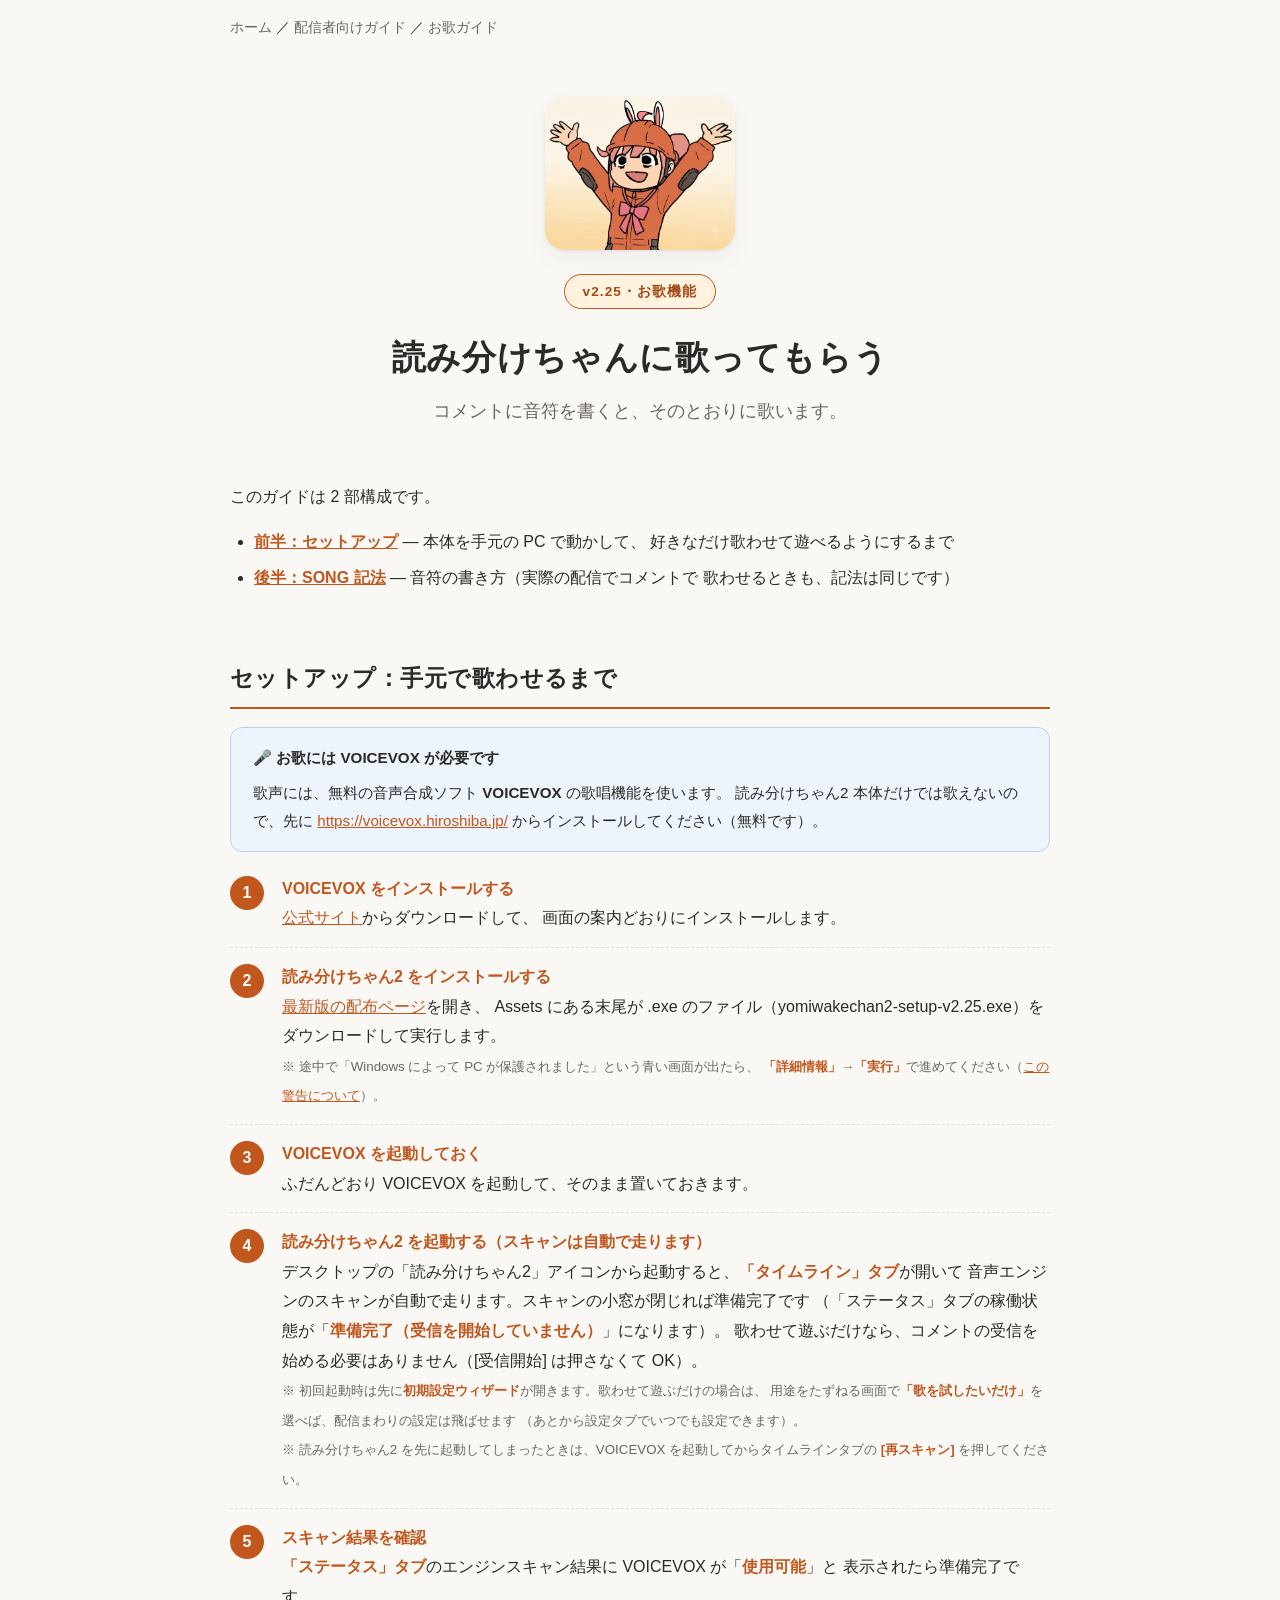
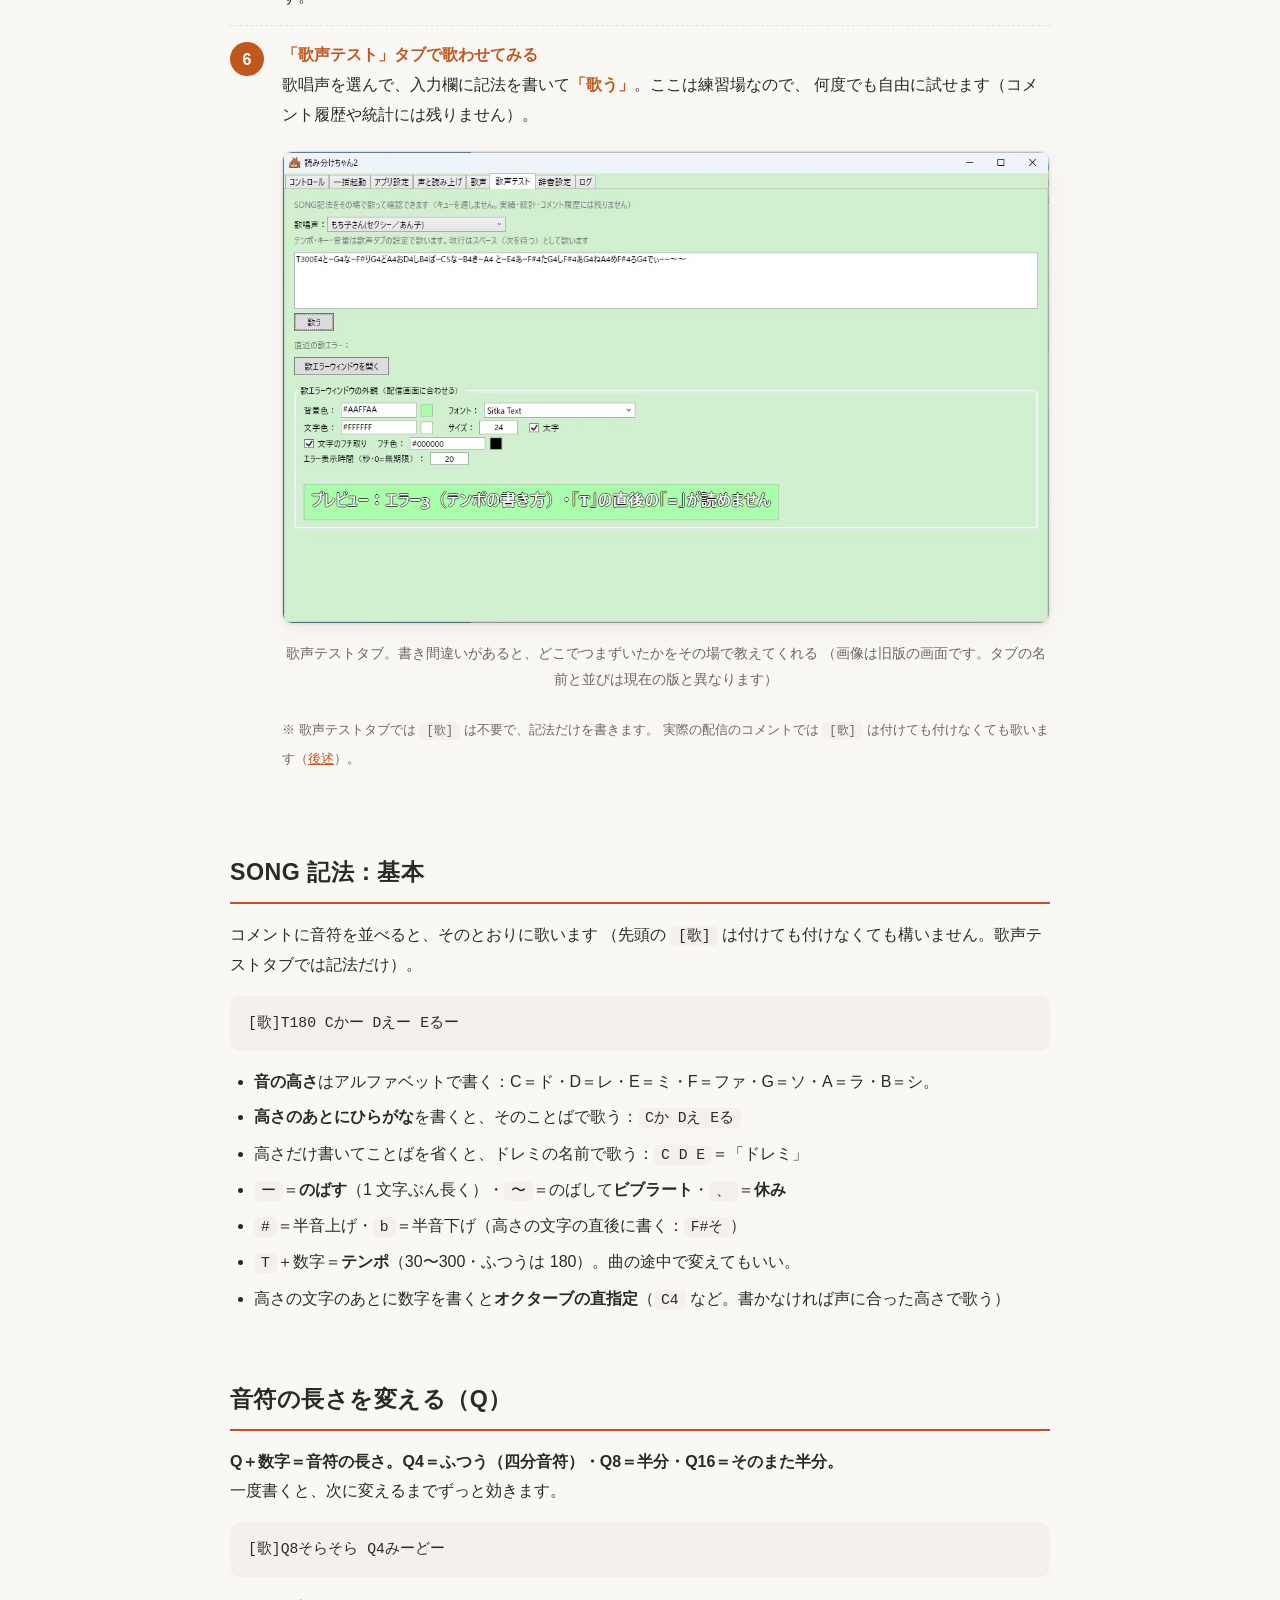
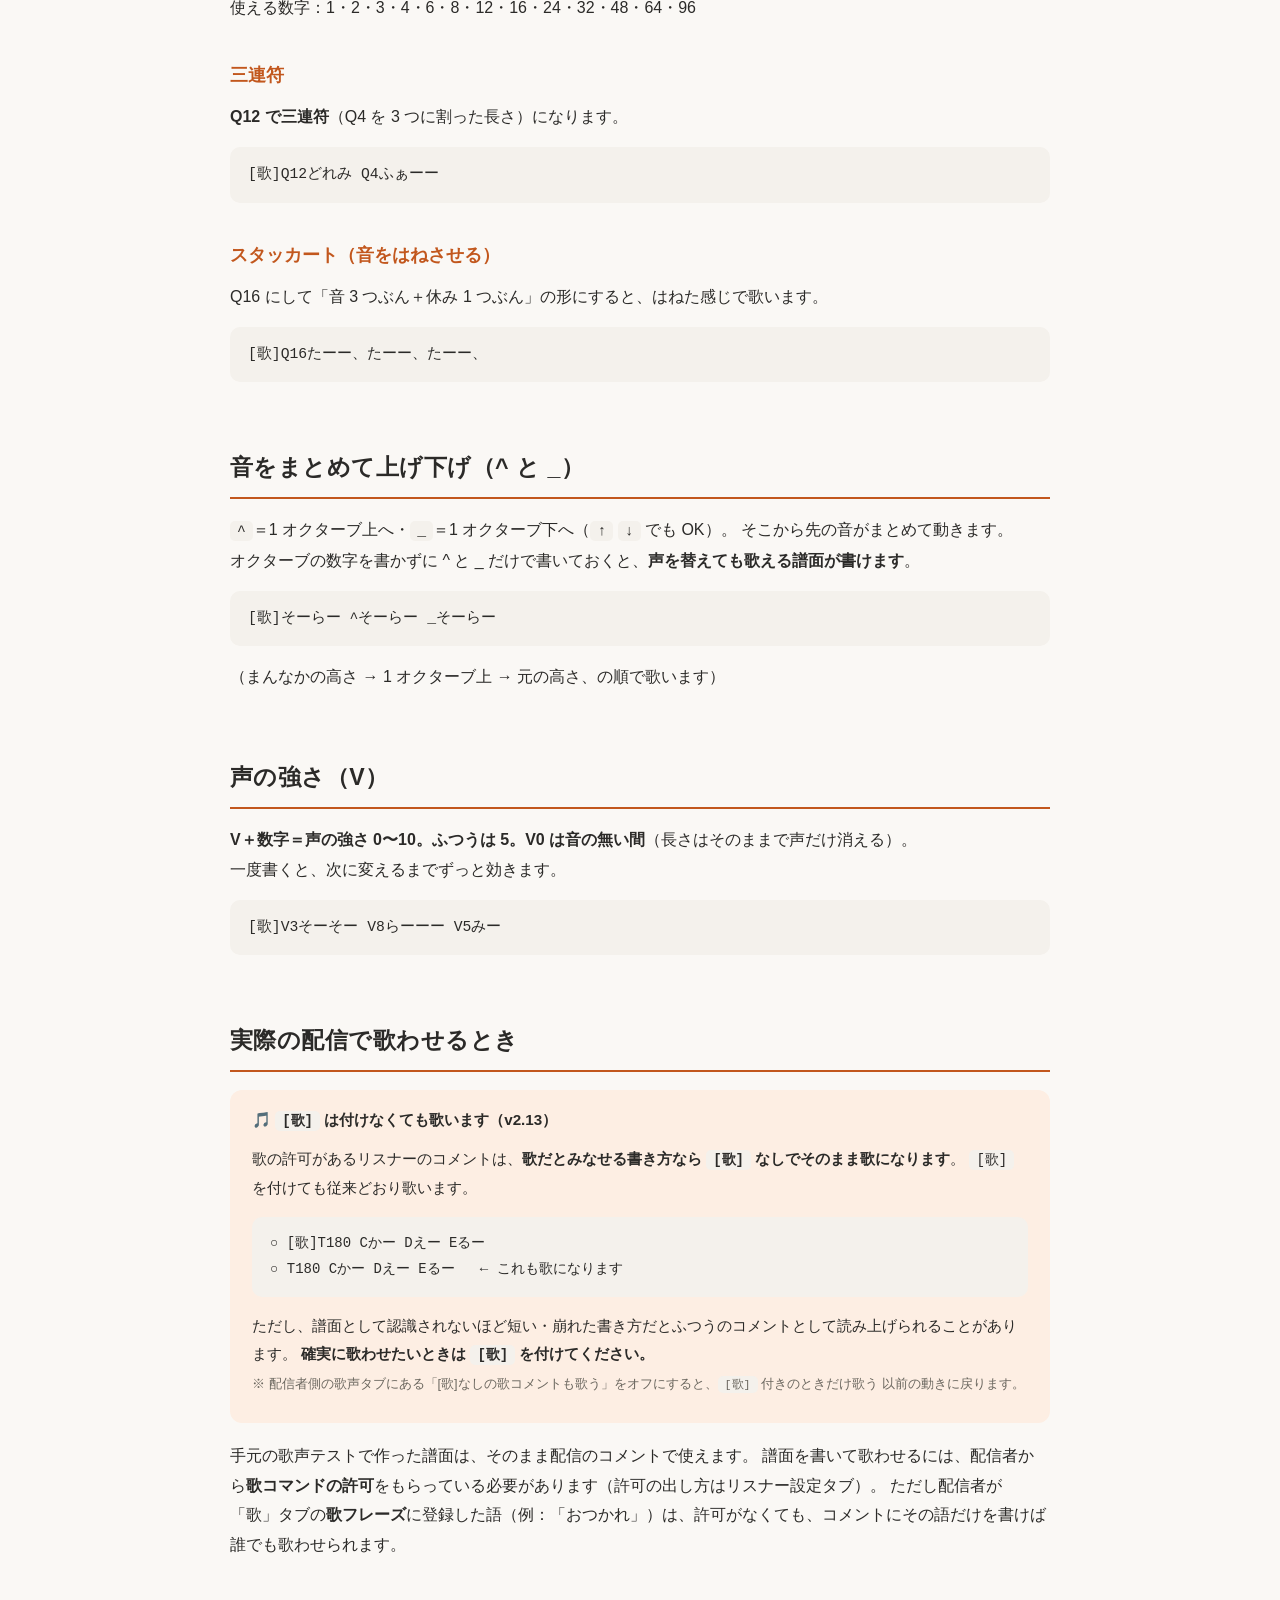
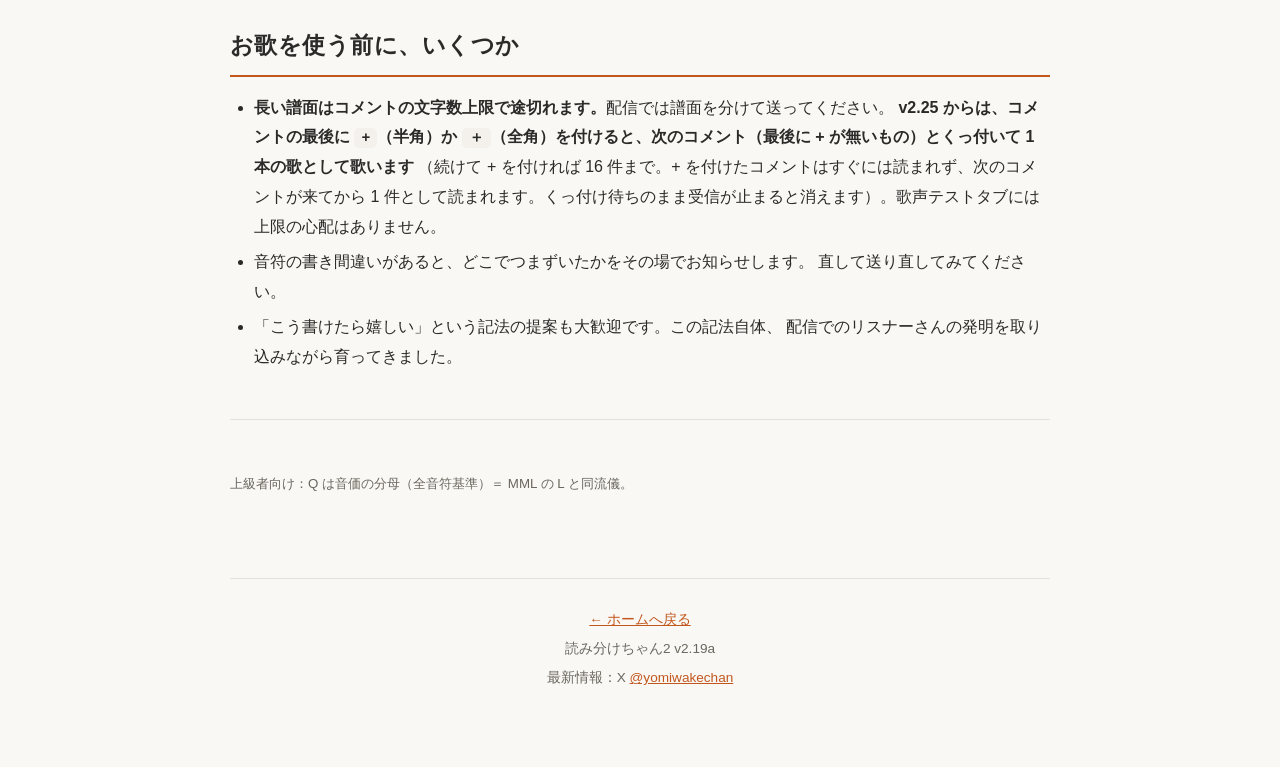
==== commit cfd13501: "配布ページ: v2.25（コラボ席〔β〕・未登録〔コラボ〕・過去ログから追加・コメントのバインド・パッドの背景画像・権利者の表示と来歴の署名・パッド／シャウト／わんコメ連携の利用期間）＝index 版" ====
--- a/song.html
+++ b/song.html
@@ -3,7 +3,7 @@
 <head>
 <meta charset="UTF-8">
 <meta name="viewport" content="width=device-width, initial-scale=1">
-<title>お歌ガイド — 読み分けちゃん2 v2.24a</title>
+<title>お歌ガイド — 読み分けちゃん2 v2.25</title>
 <meta name="description" content="読み分けちゃん2 のお歌機能（SONG 記法）ガイド。セットアップから記法まで、コメントに音符を書くとそのとおりに歌います。">
 <link rel="icon" href="assets/mascot.jpg">
 <link rel="stylesheet" href="assets/style.css">
@@ -19,7 +19,7 @@
 
 <header class="hero">
   <img class="mascot" src="assets/mascot.jpg" alt="読み分けちゃんのキャラクター" loading="lazy">
-  <div><span class="badge">v2.24a・お歌機能</span></div>
+  <div><span class="badge">v2.25・お歌機能</span></div>
   <h1>読み分けちゃんに歌ってもらう</h1>
   <p class="tagline">コメントに音符を書くと、そのとおりに歌います。</p>
 </header>
@@ -49,7 +49,7 @@
     画面の案内どおりにインストールします。</li>
   <li><b>読み分けちゃん2 をインストールする</b><br>
     <a href="https://github.com/mugonkun/yomiwakechan_v2/releases/latest">最新版の配布ページ</a>を開き、
-    Assets にある末尾が .exe のファイル（yomiwakechan2-setup-v2.24a.exe）をダウンロードして実行します。<br>
+    Assets にある末尾が .exe のファイル（yomiwakechan2-setup-v2.25.exe）をダウンロードして実行します。<br>
     <small>※ 途中で「Windows によって PC が保護されました」という青い画面が出たら、
     <b>「詳細情報」→「実行」</b>で進めてください（<a href="index.html#smartscreen">この警告について</a>）。</small></li>
   <li><b>VOICEVOX を起動しておく</b><br>
@@ -161,8 +161,9 @@
 <h2 id="tips">お歌を使う前に、いくつか</h2>
 
 <ul>
-  <li><b>長い譜面はコメントの文字数上限で途切れます。</b>配信では譜面を分けて送ってください
-    （複数コメントをつなげて歌う仕組みは設計中です）。歌声テストタブには上限の心配はありません。</li>
+  <li><b>長い譜面はコメントの文字数上限で途切れます。</b>配信では譜面を分けて送ってください。
+    <b>v2.25 からは、コメントの最後に <code>+</code>（半角）か <code>＋</code>（全角）を付けると、次のコメント（最後に + が無いもの）とくっ付いて 1 本の歌として歌います</b>
+    （続けて + を付ければ 16 件まで。+ を付けたコメントはすぐには読まれず、次のコメントが来てから 1 件として読まれます。くっ付け待ちのまま受信が止まると消えます）。歌声テストタブには上限の心配はありません。</li>
   <li>音符の書き間違いがあると、どこでつまずいたかをその場でお知らせします。
     直して送り直してみてください。</li>
   <li>「こう書けたら嬉しい」という記法の提案も大歓迎です。この記法自体、
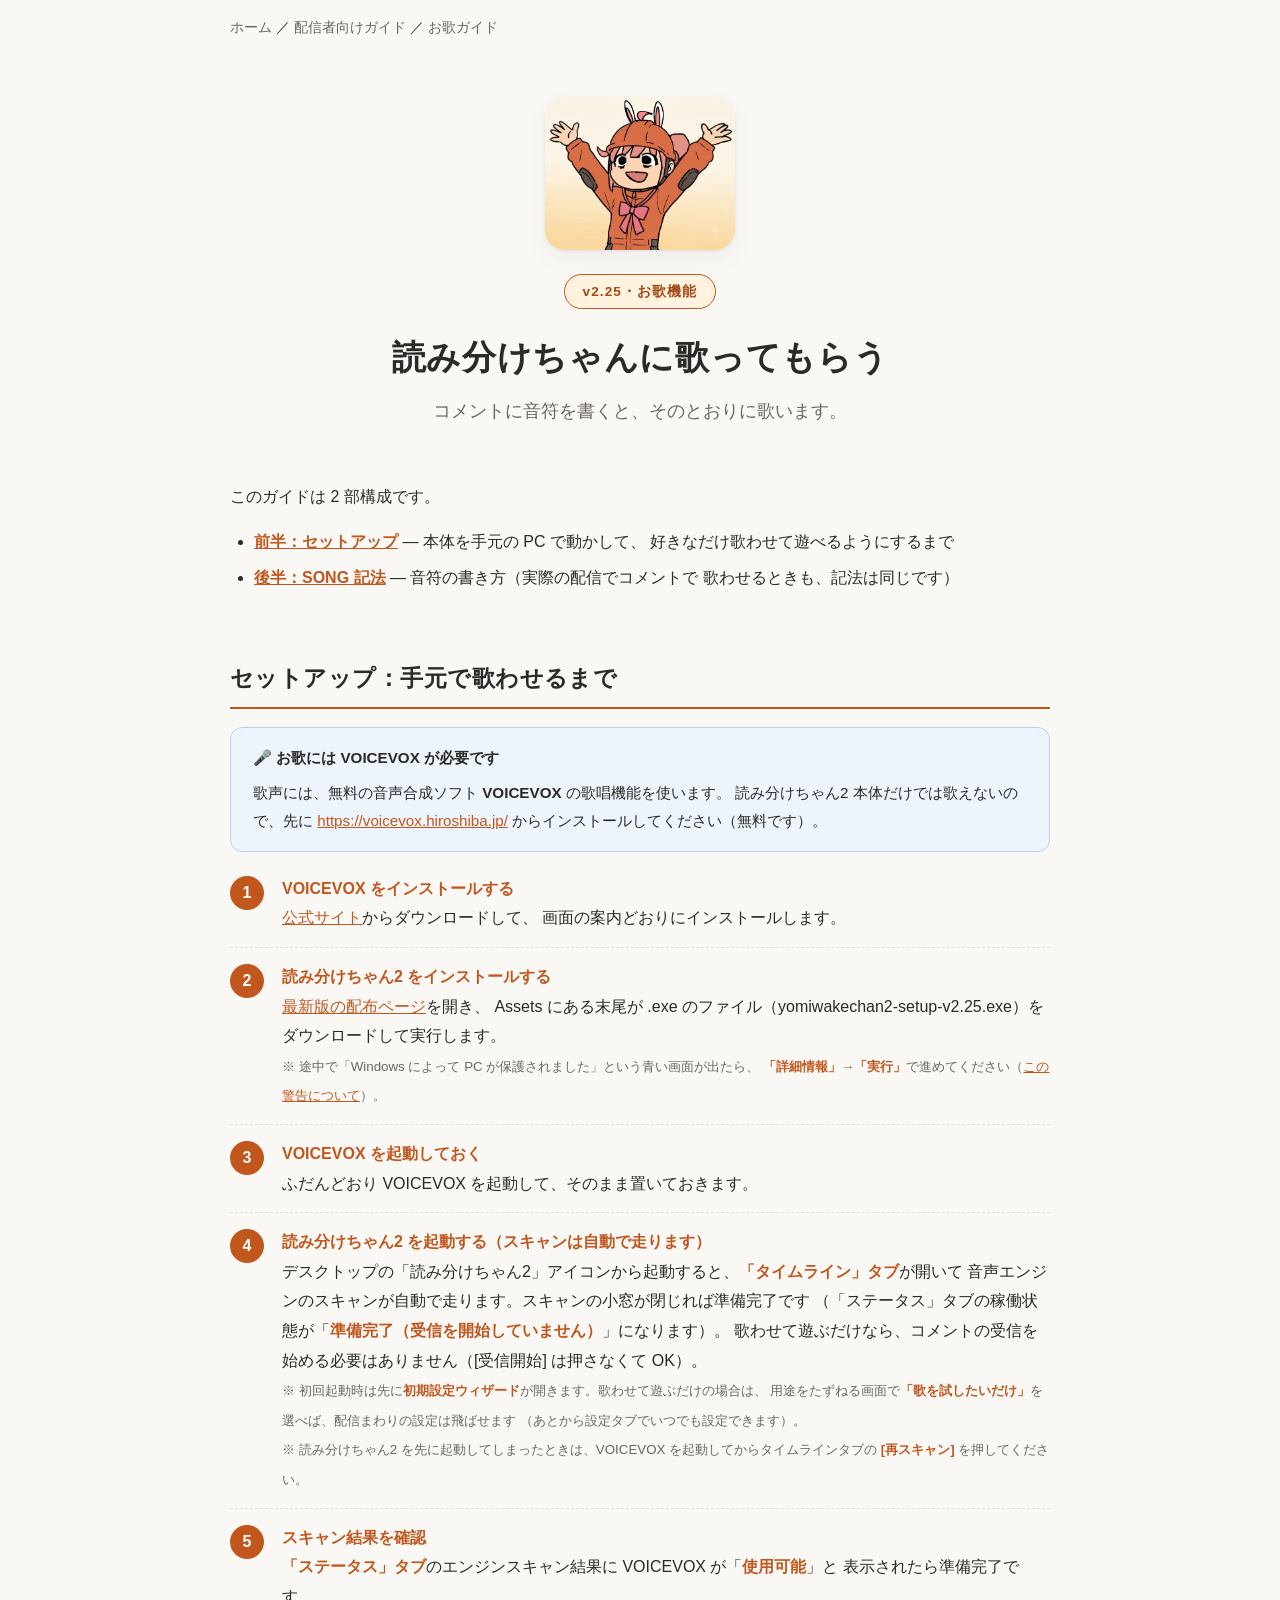
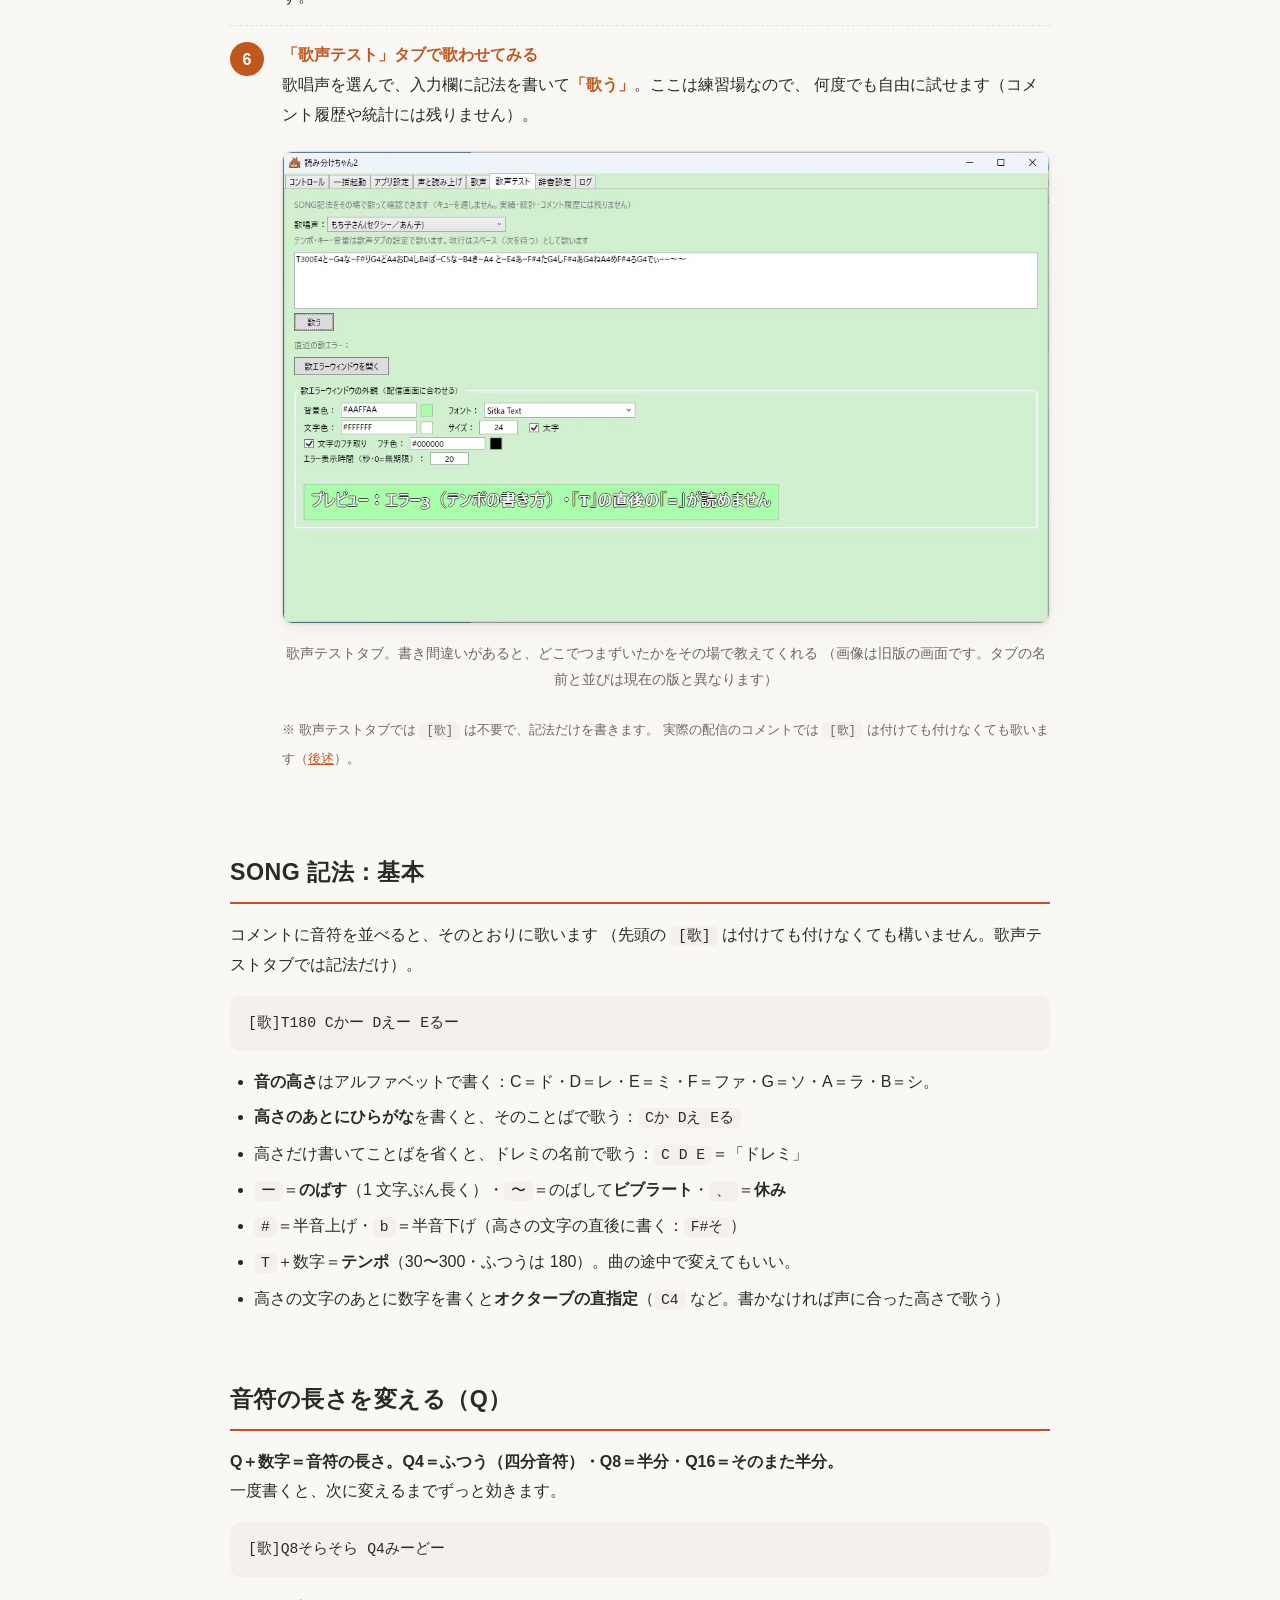
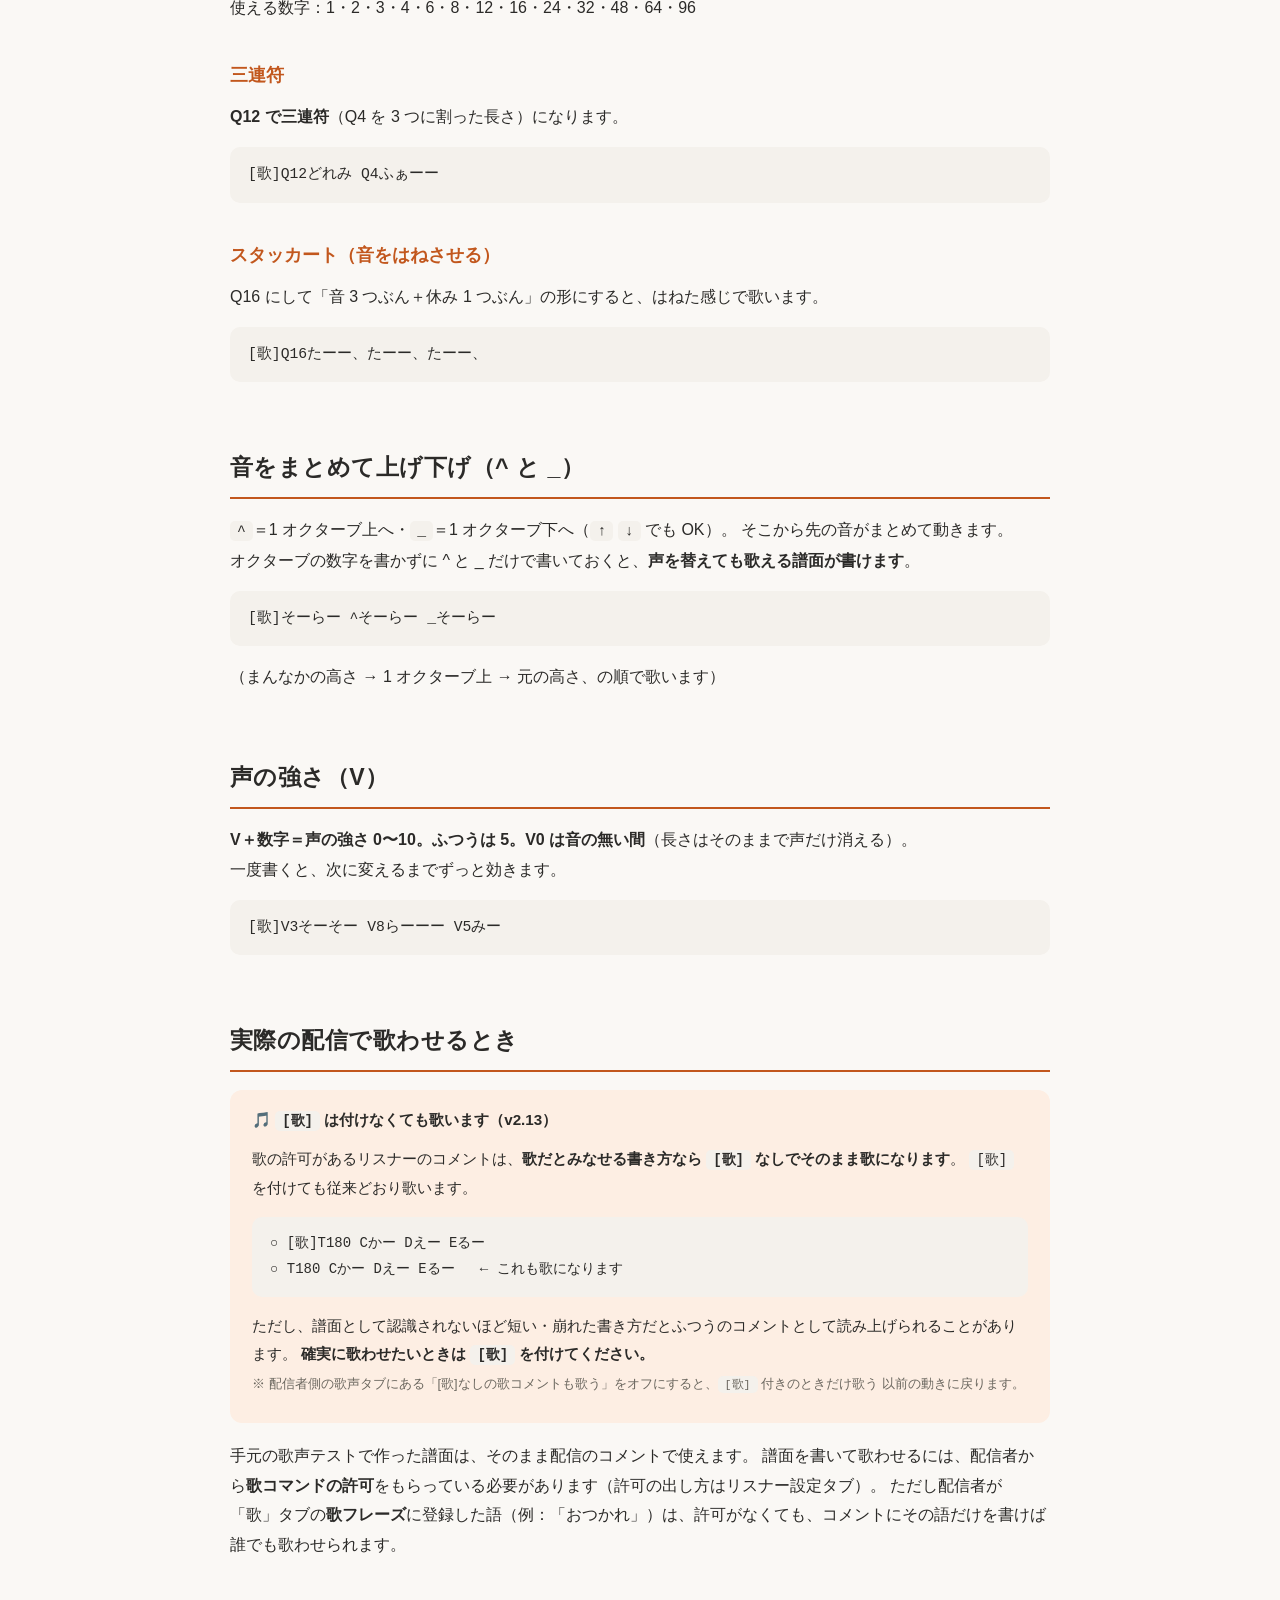
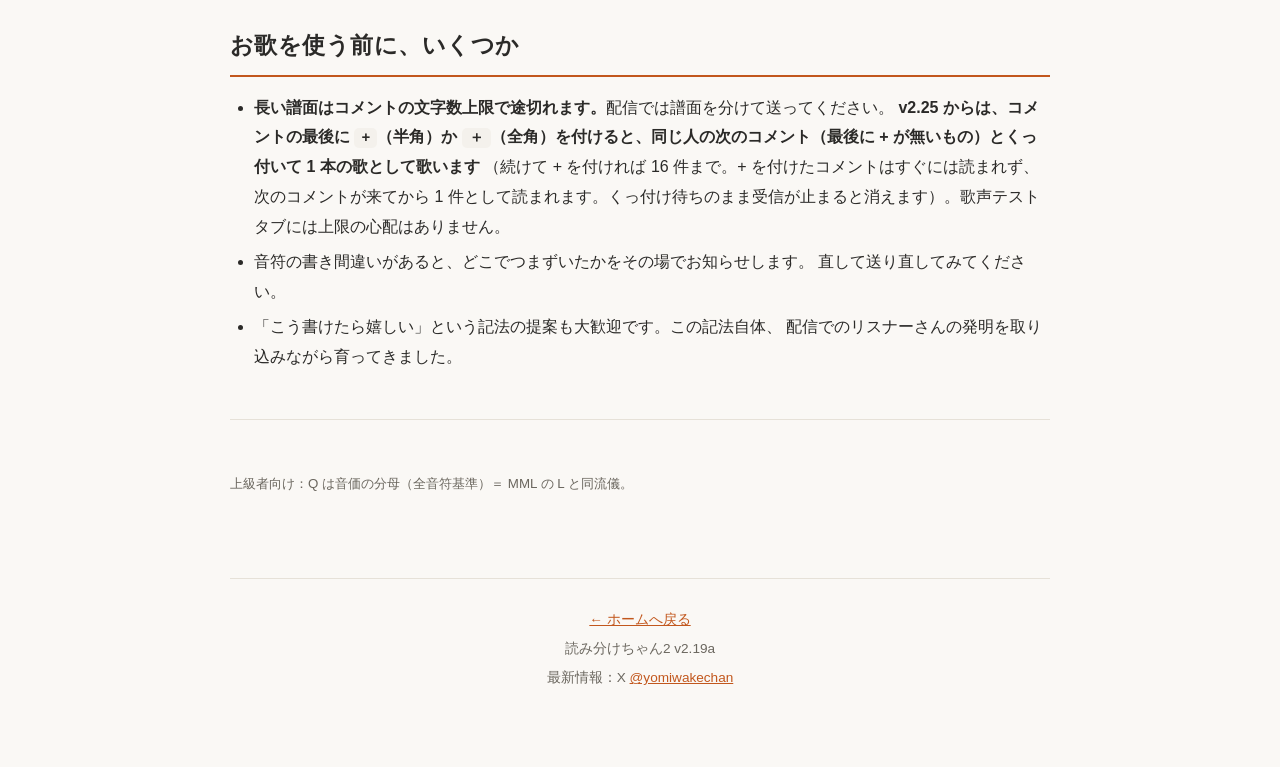
==== commit da3b4ed3: "配布ページ v2.25: 検分の是正（必須 1・推奨 6）＝#provenance 手順①「タブの 1 行から文を組める」を削る（タブの commit は先頭 7 桁＝文は dll から）・③に si" ====
--- a/song.html
+++ b/song.html
@@ -162,7 +162,7 @@
 
 <ul>
   <li><b>長い譜面はコメントの文字数上限で途切れます。</b>配信では譜面を分けて送ってください。
-    <b>v2.25 からは、コメントの最後に <code>+</code>（半角）か <code>＋</code>（全角）を付けると、次のコメント（最後に + が無いもの）とくっ付いて 1 本の歌として歌います</b>
+    <b>v2.25 からは、コメントの最後に <code>+</code>（半角）か <code>＋</code>（全角）を付けると、同じ人の次のコメント（最後に + が無いもの）とくっ付いて 1 本の歌として歌います</b>
     （続けて + を付ければ 16 件まで。+ を付けたコメントはすぐには読まれず、次のコメントが来てから 1 件として読まれます。くっ付け待ちのまま受信が止まると消えます）。歌声テストタブには上限の心配はありません。</li>
   <li>音符の書き間違いがあると、どこでつまずいたかをその場でお知らせします。
     直して送り直してみてください。</li>
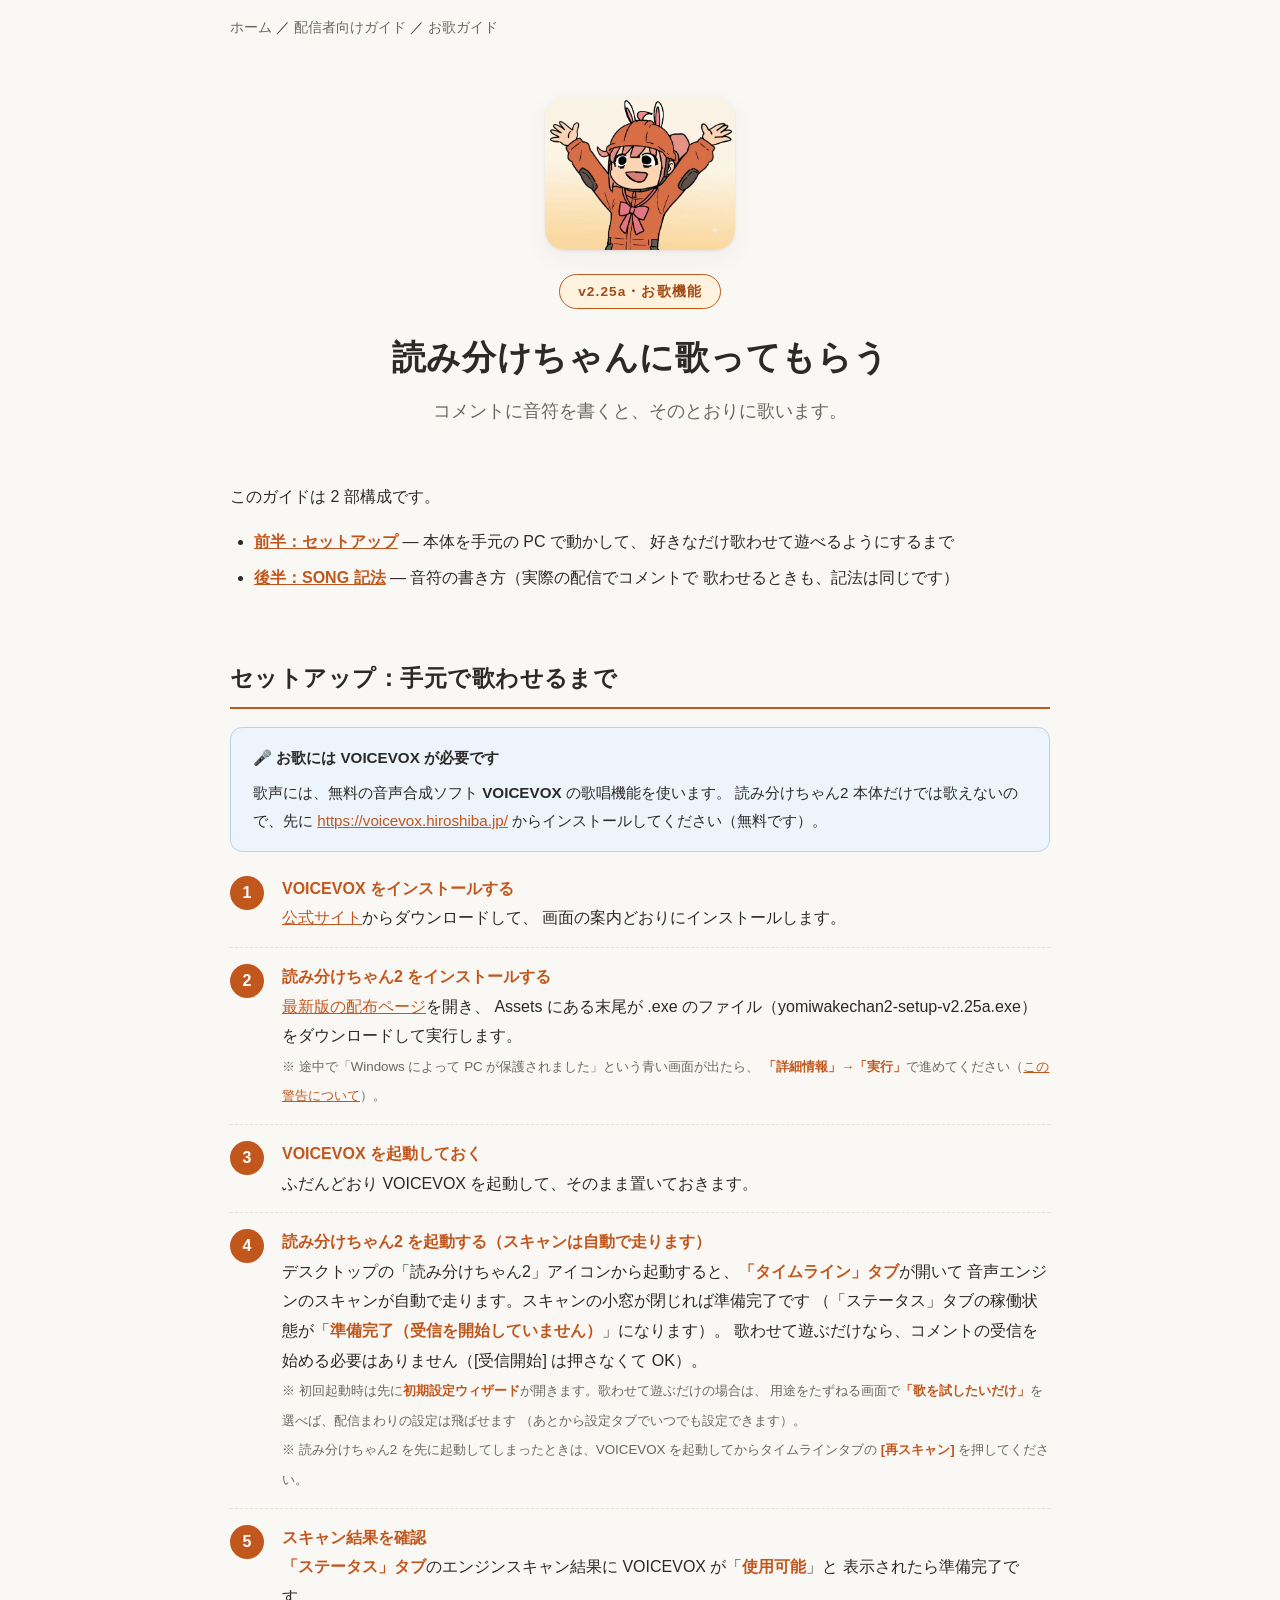
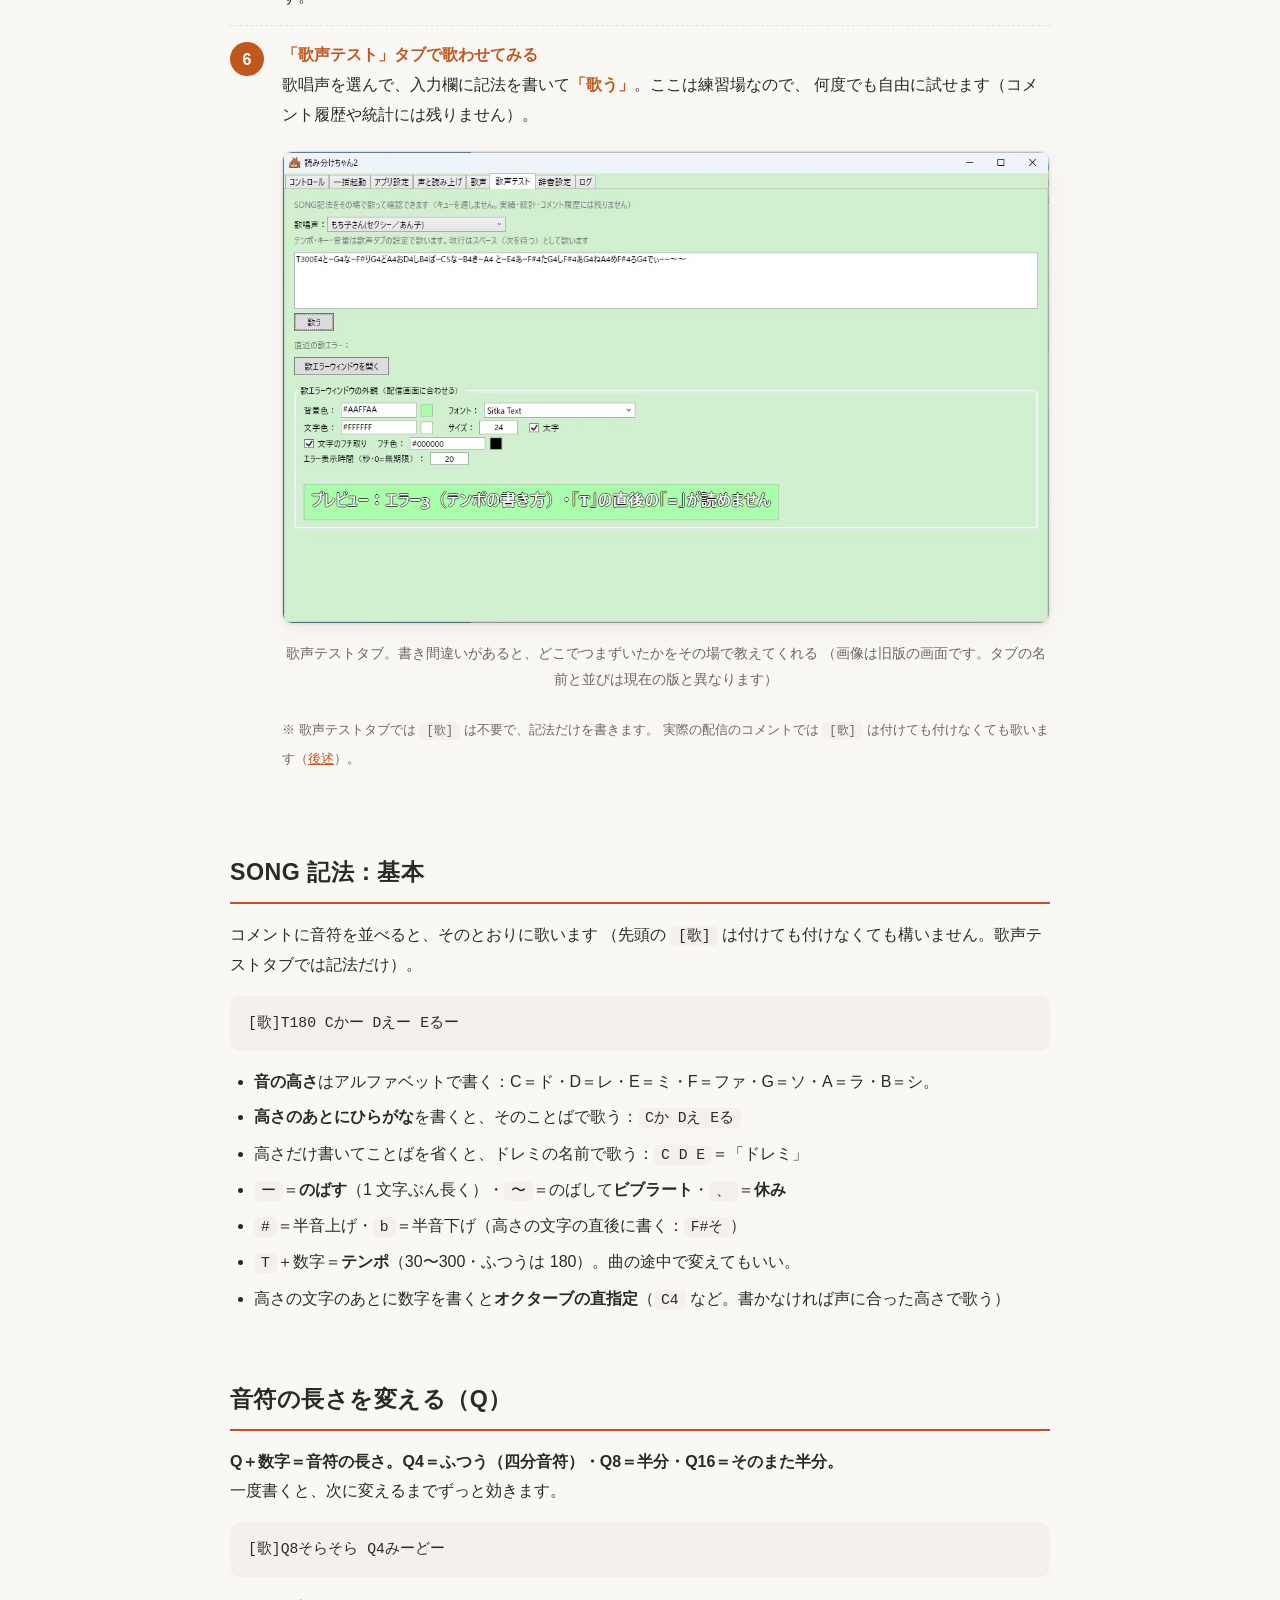
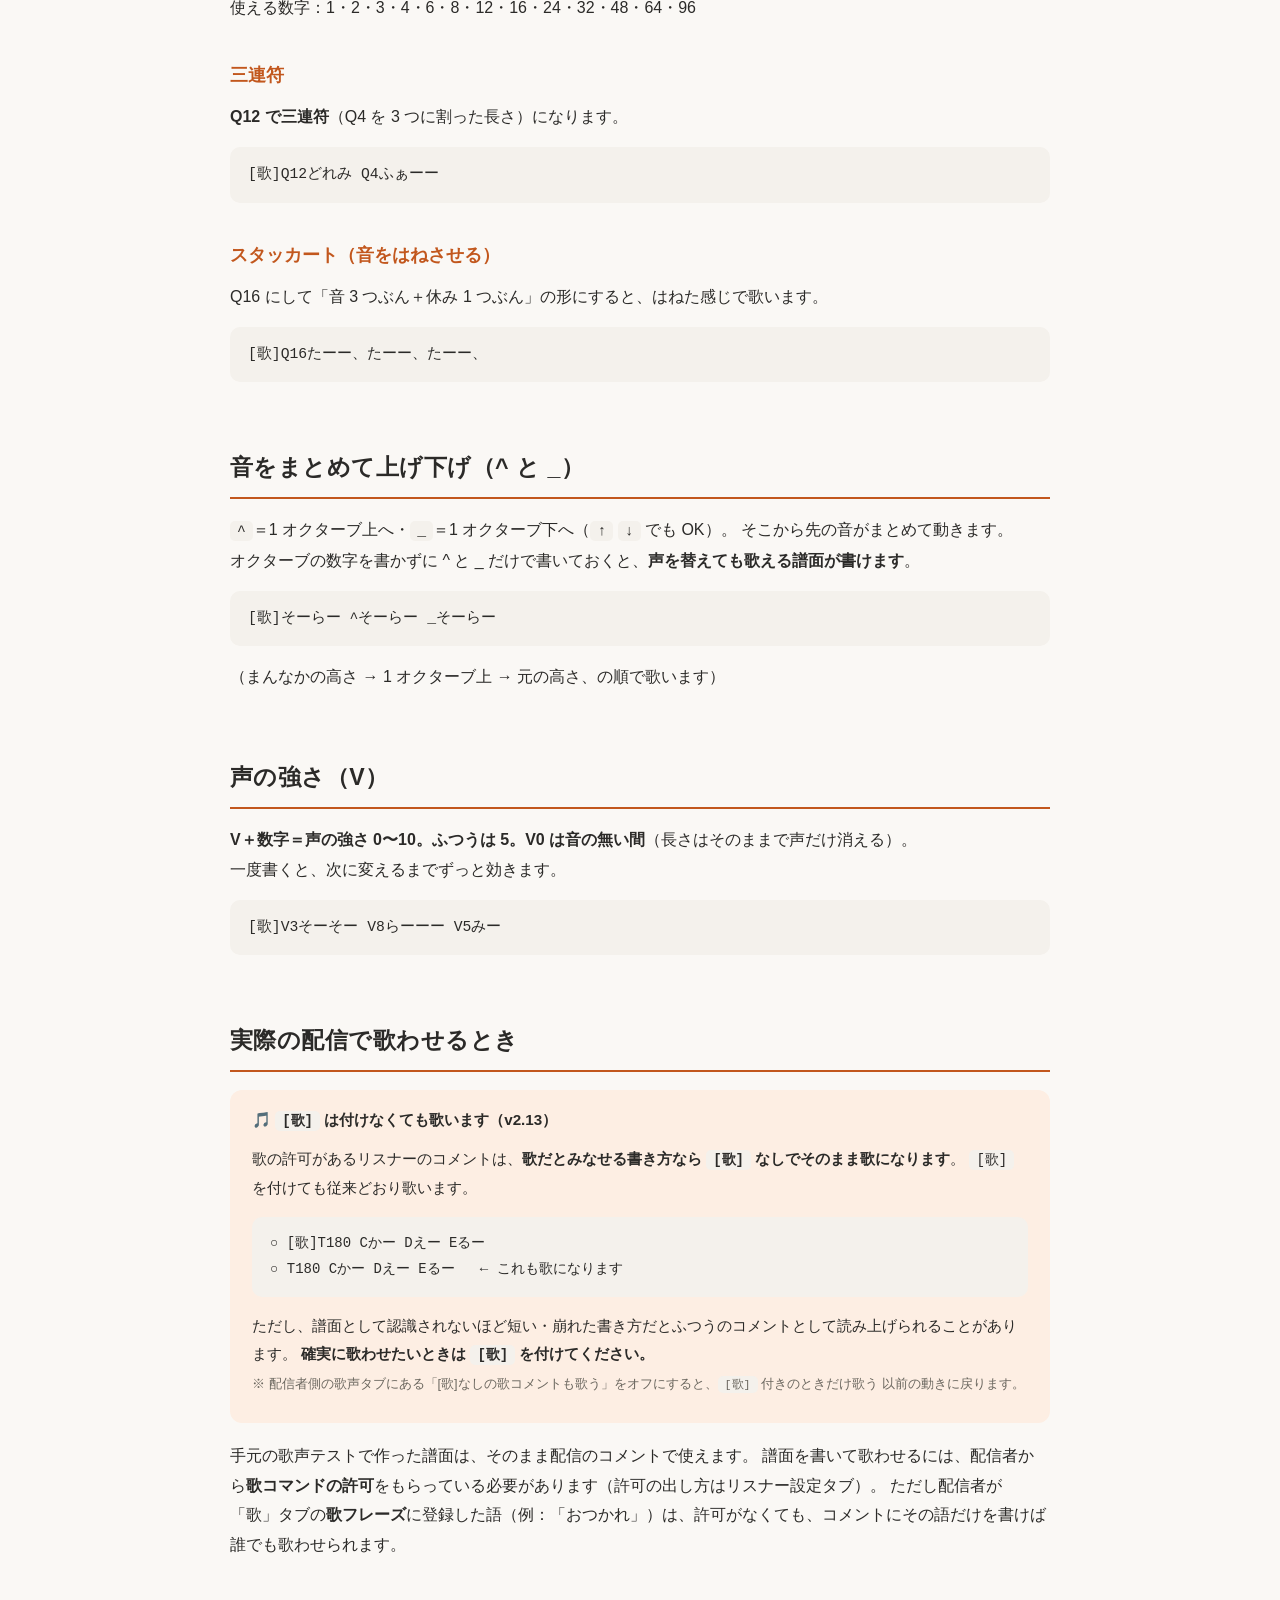
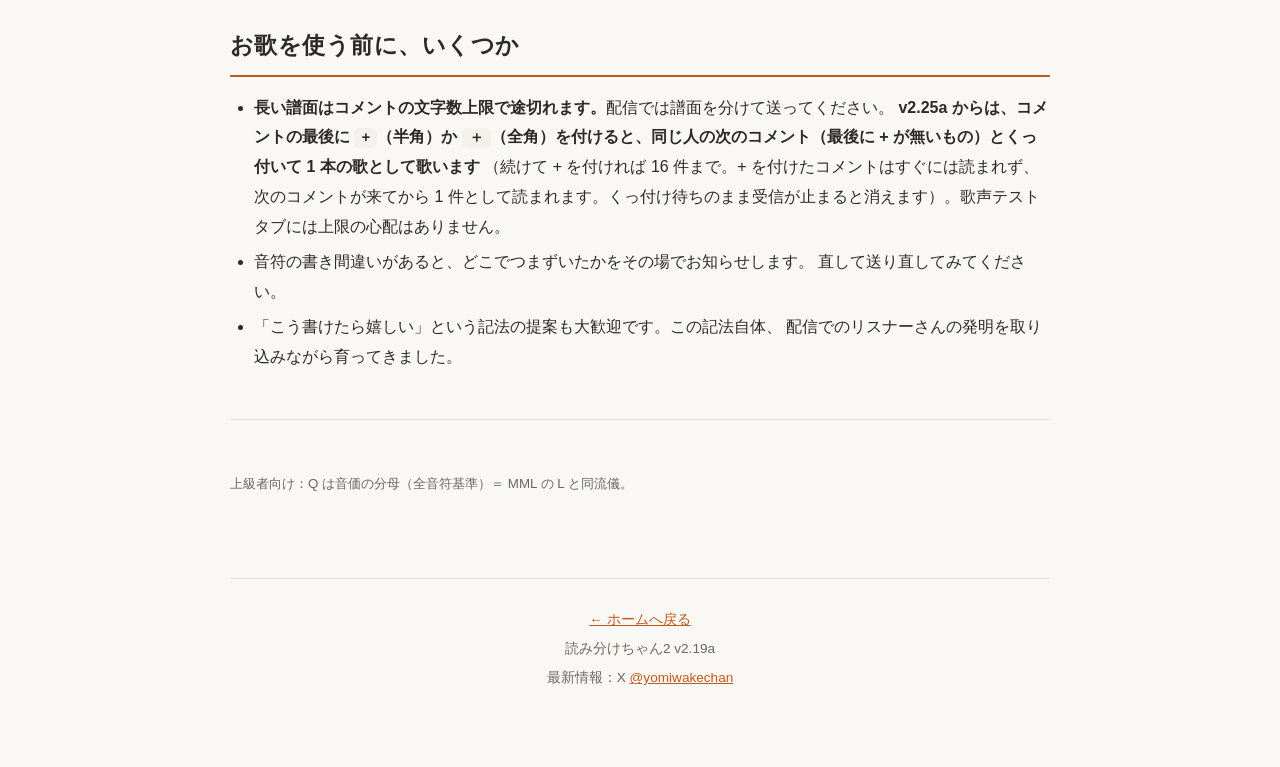
==== commit 39af065c: "配布ページ: v2.25→v2.25a（同日差し替え＝作者表記の統一）＝版表記・実名（exe 名）・更新内容の節の前書きに差し替えの 1 句／権利者の字面を「X アカウント @mugonkun の所有" ====
--- a/song.html
+++ b/song.html
@@ -3,7 +3,7 @@
 <head>
 <meta charset="UTF-8">
 <meta name="viewport" content="width=device-width, initial-scale=1">
-<title>お歌ガイド — 読み分けちゃん2 v2.25</title>
+<title>お歌ガイド — 読み分けちゃん2 v2.25a</title>
 <meta name="description" content="読み分けちゃん2 のお歌機能（SONG 記法）ガイド。セットアップから記法まで、コメントに音符を書くとそのとおりに歌います。">
 <link rel="icon" href="assets/mascot.jpg">
 <link rel="stylesheet" href="assets/style.css">
@@ -19,7 +19,7 @@
 
 <header class="hero">
   <img class="mascot" src="assets/mascot.jpg" alt="読み分けちゃんのキャラクター" loading="lazy">
-  <div><span class="badge">v2.25・お歌機能</span></div>
+  <div><span class="badge">v2.25a・お歌機能</span></div>
   <h1>読み分けちゃんに歌ってもらう</h1>
   <p class="tagline">コメントに音符を書くと、そのとおりに歌います。</p>
 </header>
@@ -49,7 +49,7 @@
     画面の案内どおりにインストールします。</li>
   <li><b>読み分けちゃん2 をインストールする</b><br>
     <a href="https://github.com/mugonkun/yomiwakechan_v2/releases/latest">最新版の配布ページ</a>を開き、
-    Assets にある末尾が .exe のファイル（yomiwakechan2-setup-v2.25.exe）をダウンロードして実行します。<br>
+    Assets にある末尾が .exe のファイル（yomiwakechan2-setup-v2.25a.exe）をダウンロードして実行します。<br>
     <small>※ 途中で「Windows によって PC が保護されました」という青い画面が出たら、
     <b>「詳細情報」→「実行」</b>で進めてください（<a href="index.html#smartscreen">この警告について</a>）。</small></li>
   <li><b>VOICEVOX を起動しておく</b><br>
@@ -162,7 +162,7 @@
 
 <ul>
   <li><b>長い譜面はコメントの文字数上限で途切れます。</b>配信では譜面を分けて送ってください。
-    <b>v2.25 からは、コメントの最後に <code>+</code>（半角）か <code>＋</code>（全角）を付けると、同じ人の次のコメント（最後に + が無いもの）とくっ付いて 1 本の歌として歌います</b>
+    <b>v2.25a からは、コメントの最後に <code>+</code>（半角）か <code>＋</code>（全角）を付けると、同じ人の次のコメント（最後に + が無いもの）とくっ付いて 1 本の歌として歌います</b>
     （続けて + を付ければ 16 件まで。+ を付けたコメントはすぐには読まれず、次のコメントが来てから 1 件として読まれます。くっ付け待ちのまま受信が止まると消えます）。歌声テストタブには上限の心配はありません。</li>
   <li>音符の書き間違いがあると、どこでつまずいたかをその場でお知らせします。
     直して送り直してみてください。</li>
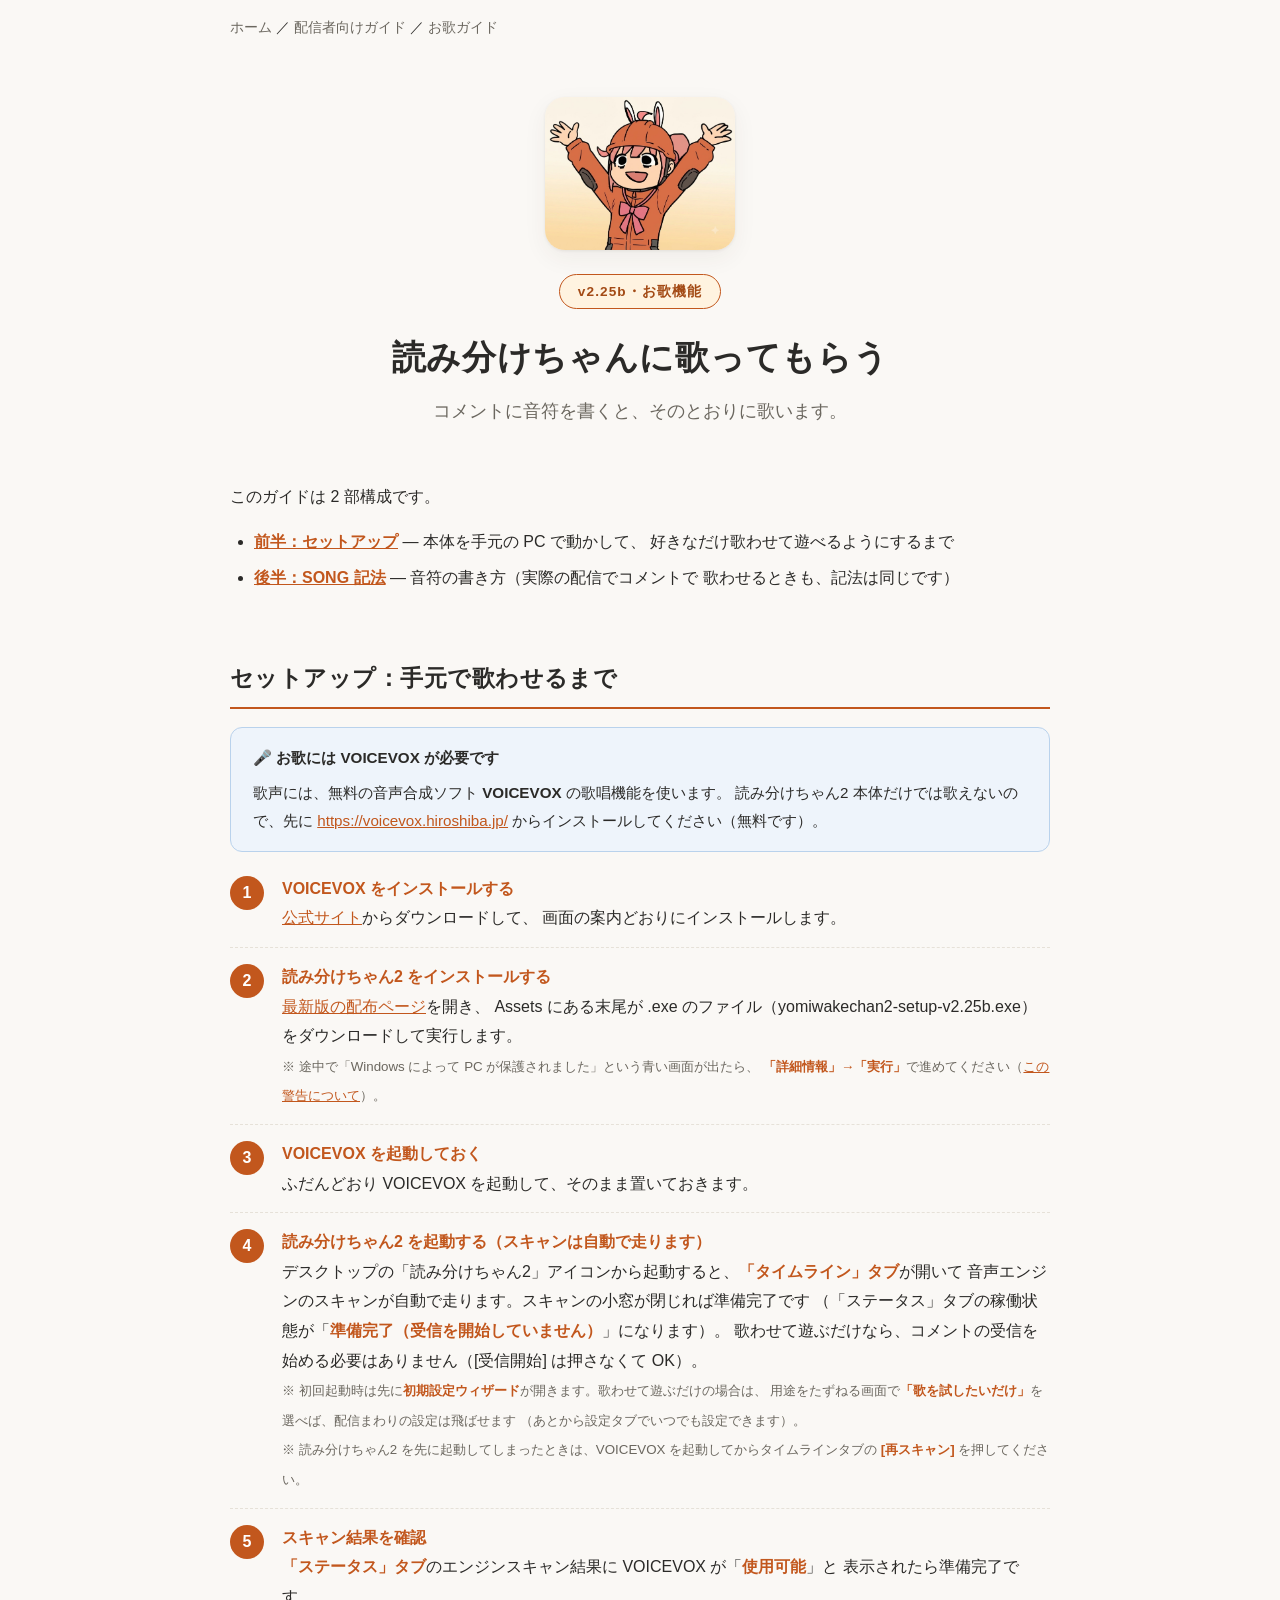
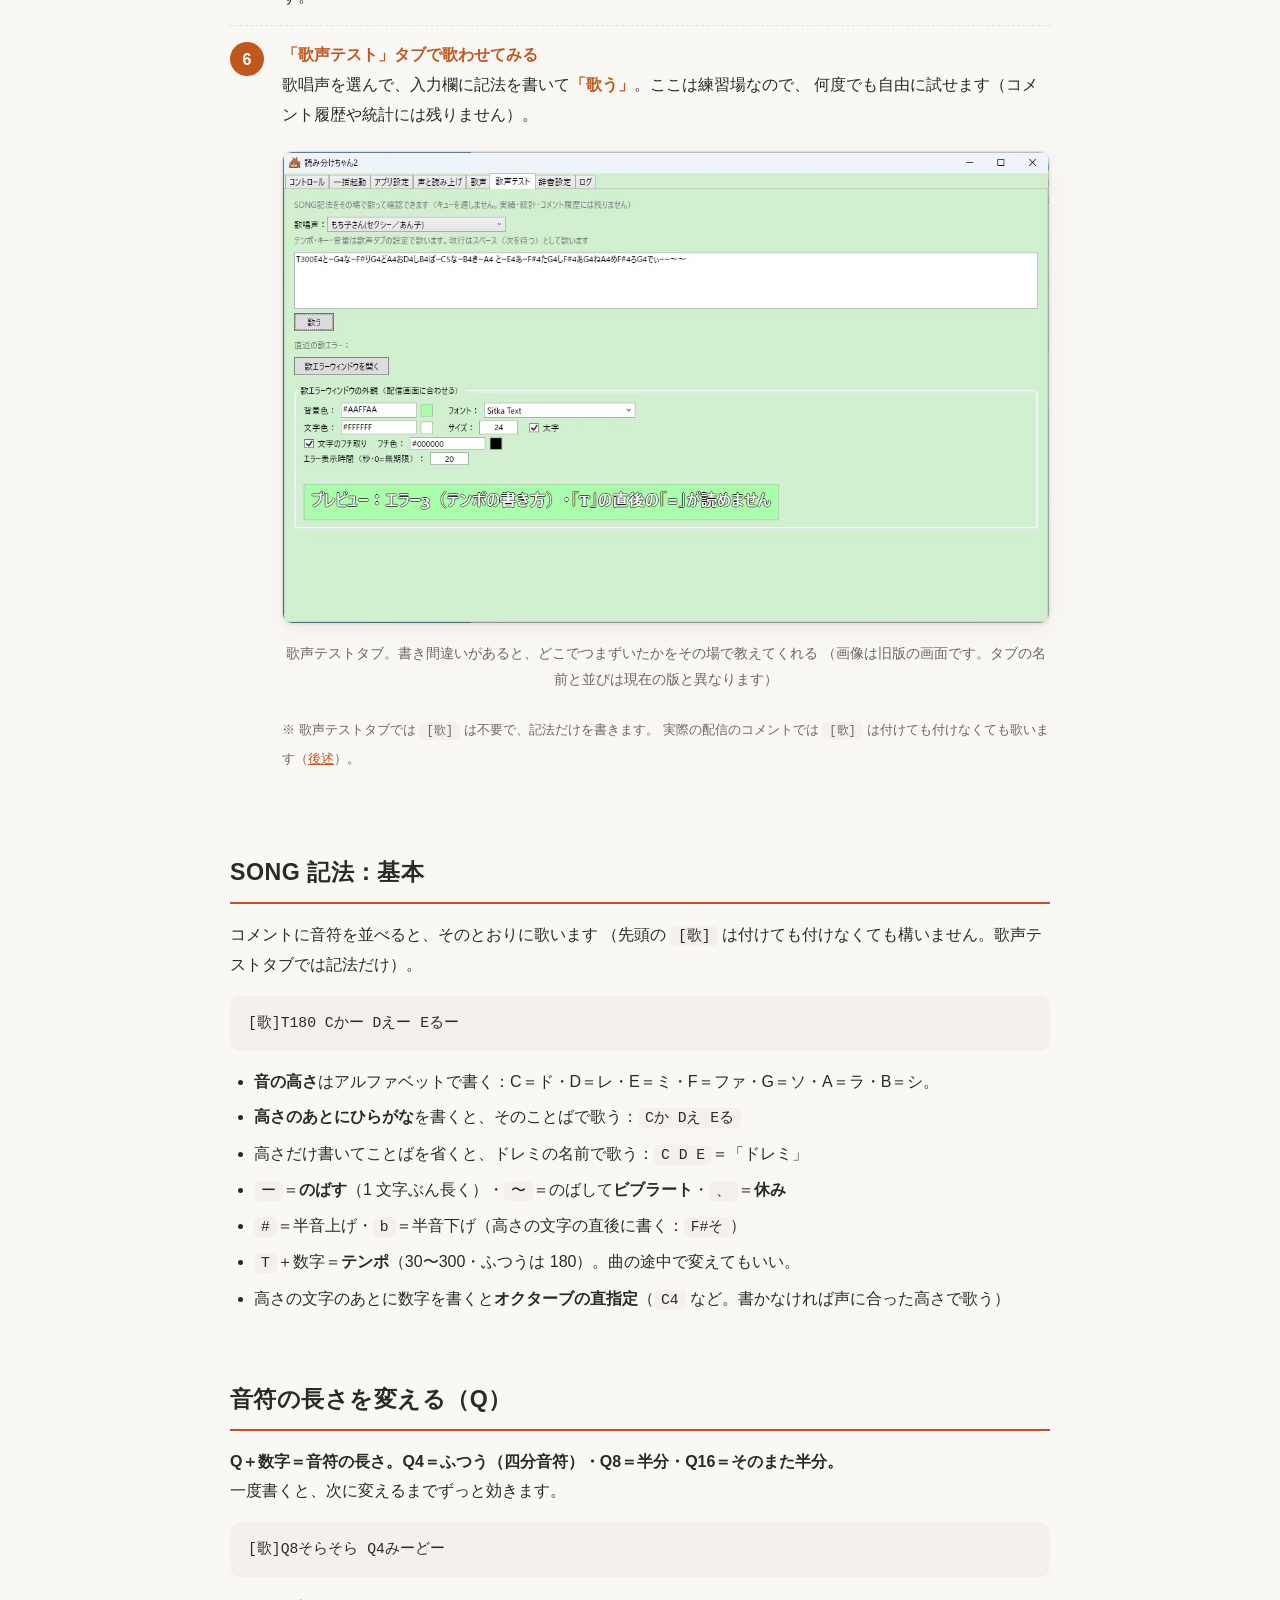
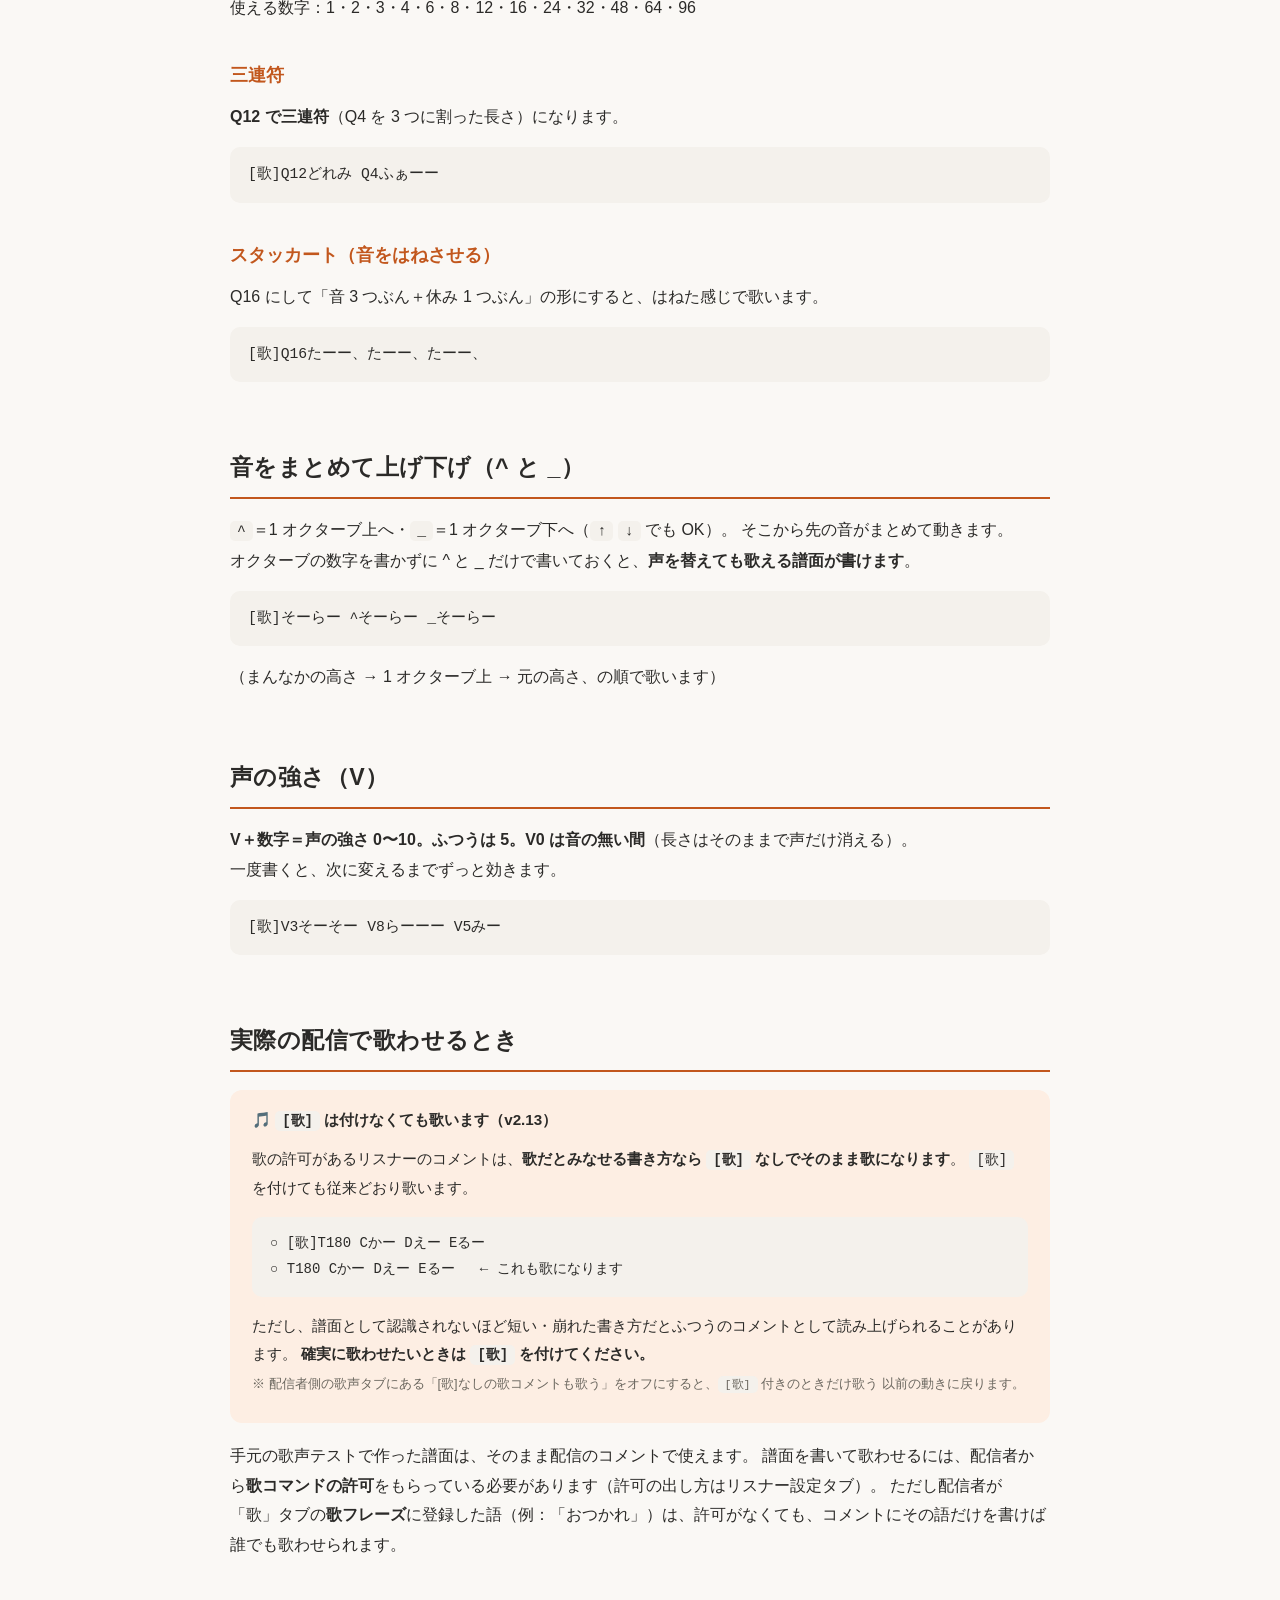
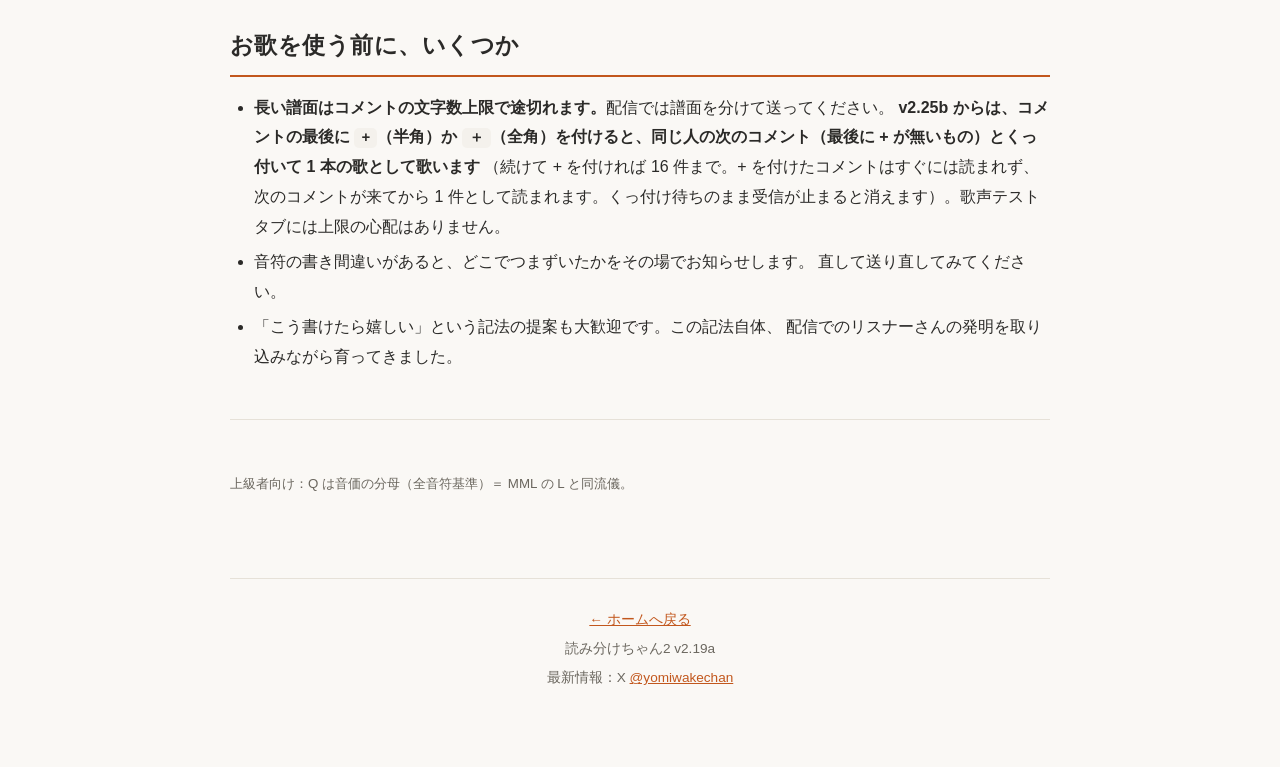
==== commit 283ce710: "配布ページ: v2.25a→v2.25b（10/15 の Windows Update 後に CeVIO AI 未起動で本体が落ちる件の対策）＝版表記・お知らせの冒頭・更新内容の節に項「起動時や一括起" ====
--- a/song.html
+++ b/song.html
@@ -3,7 +3,7 @@
 <head>
 <meta charset="UTF-8">
 <meta name="viewport" content="width=device-width, initial-scale=1">
-<title>お歌ガイド — 読み分けちゃん2 v2.25a</title>
+<title>お歌ガイド — 読み分けちゃん2 v2.25b</title>
 <meta name="description" content="読み分けちゃん2 のお歌機能（SONG 記法）ガイド。セットアップから記法まで、コメントに音符を書くとそのとおりに歌います。">
 <link rel="icon" href="assets/mascot.jpg">
 <link rel="stylesheet" href="assets/style.css">
@@ -19,7 +19,7 @@
 
 <header class="hero">
   <img class="mascot" src="assets/mascot.jpg" alt="読み分けちゃんのキャラクター" loading="lazy">
-  <div><span class="badge">v2.25a・お歌機能</span></div>
+  <div><span class="badge">v2.25b・お歌機能</span></div>
   <h1>読み分けちゃんに歌ってもらう</h1>
   <p class="tagline">コメントに音符を書くと、そのとおりに歌います。</p>
 </header>
@@ -49,7 +49,7 @@
     画面の案内どおりにインストールします。</li>
   <li><b>読み分けちゃん2 をインストールする</b><br>
     <a href="https://github.com/mugonkun/yomiwakechan_v2/releases/latest">最新版の配布ページ</a>を開き、
-    Assets にある末尾が .exe のファイル（yomiwakechan2-setup-v2.25a.exe）をダウンロードして実行します。<br>
+    Assets にある末尾が .exe のファイル（yomiwakechan2-setup-v2.25b.exe）をダウンロードして実行します。<br>
     <small>※ 途中で「Windows によって PC が保護されました」という青い画面が出たら、
     <b>「詳細情報」→「実行」</b>で進めてください（<a href="index.html#smartscreen">この警告について</a>）。</small></li>
   <li><b>VOICEVOX を起動しておく</b><br>
@@ -162,7 +162,7 @@
 
 <ul>
   <li><b>長い譜面はコメントの文字数上限で途切れます。</b>配信では譜面を分けて送ってください。
-    <b>v2.25a からは、コメントの最後に <code>+</code>（半角）か <code>＋</code>（全角）を付けると、同じ人の次のコメント（最後に + が無いもの）とくっ付いて 1 本の歌として歌います</b>
+    <b>v2.25b からは、コメントの最後に <code>+</code>（半角）か <code>＋</code>（全角）を付けると、同じ人の次のコメント（最後に + が無いもの）とくっ付いて 1 本の歌として歌います</b>
     （続けて + を付ければ 16 件まで。+ を付けたコメントはすぐには読まれず、次のコメントが来てから 1 件として読まれます。くっ付け待ちのまま受信が止まると消えます）。歌声テストタブには上限の心配はありません。</li>
   <li>音符の書き間違いがあると、どこでつまずいたかをその場でお知らせします。
     直して送り直してみてください。</li>
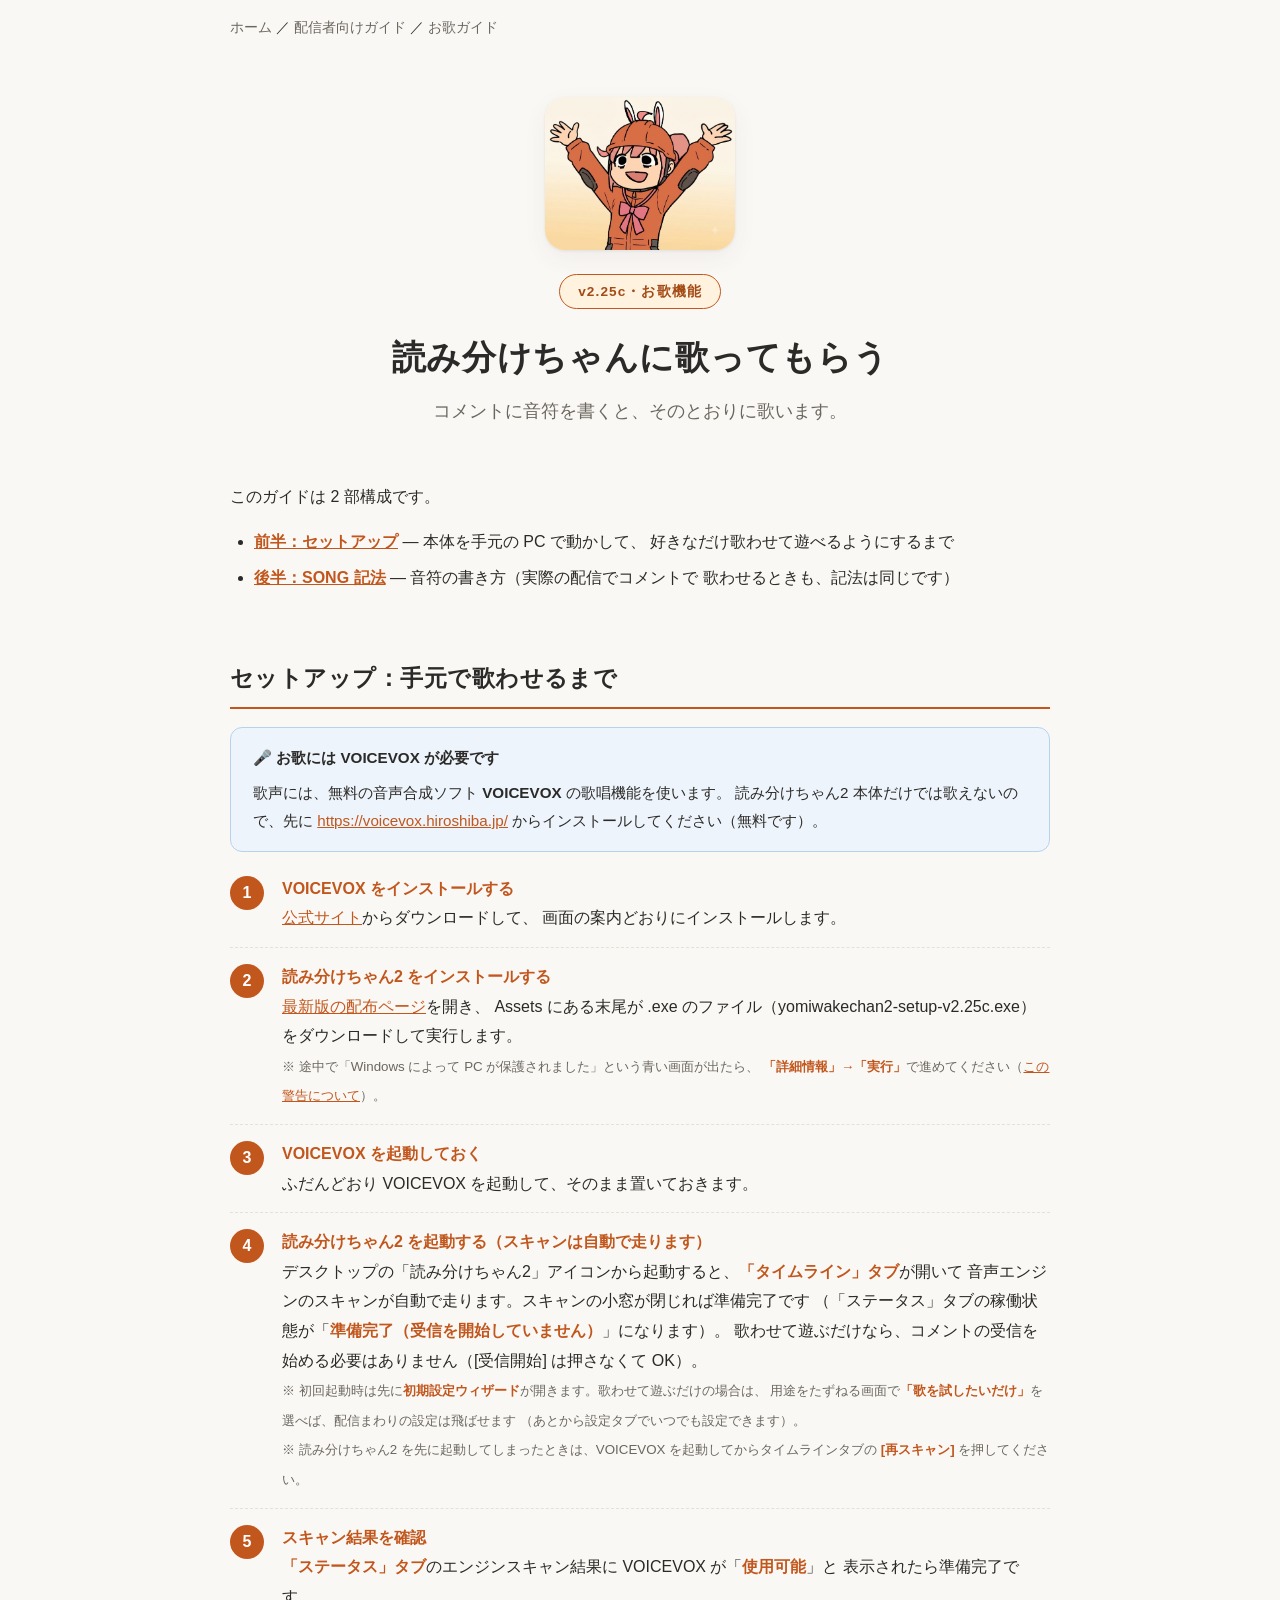
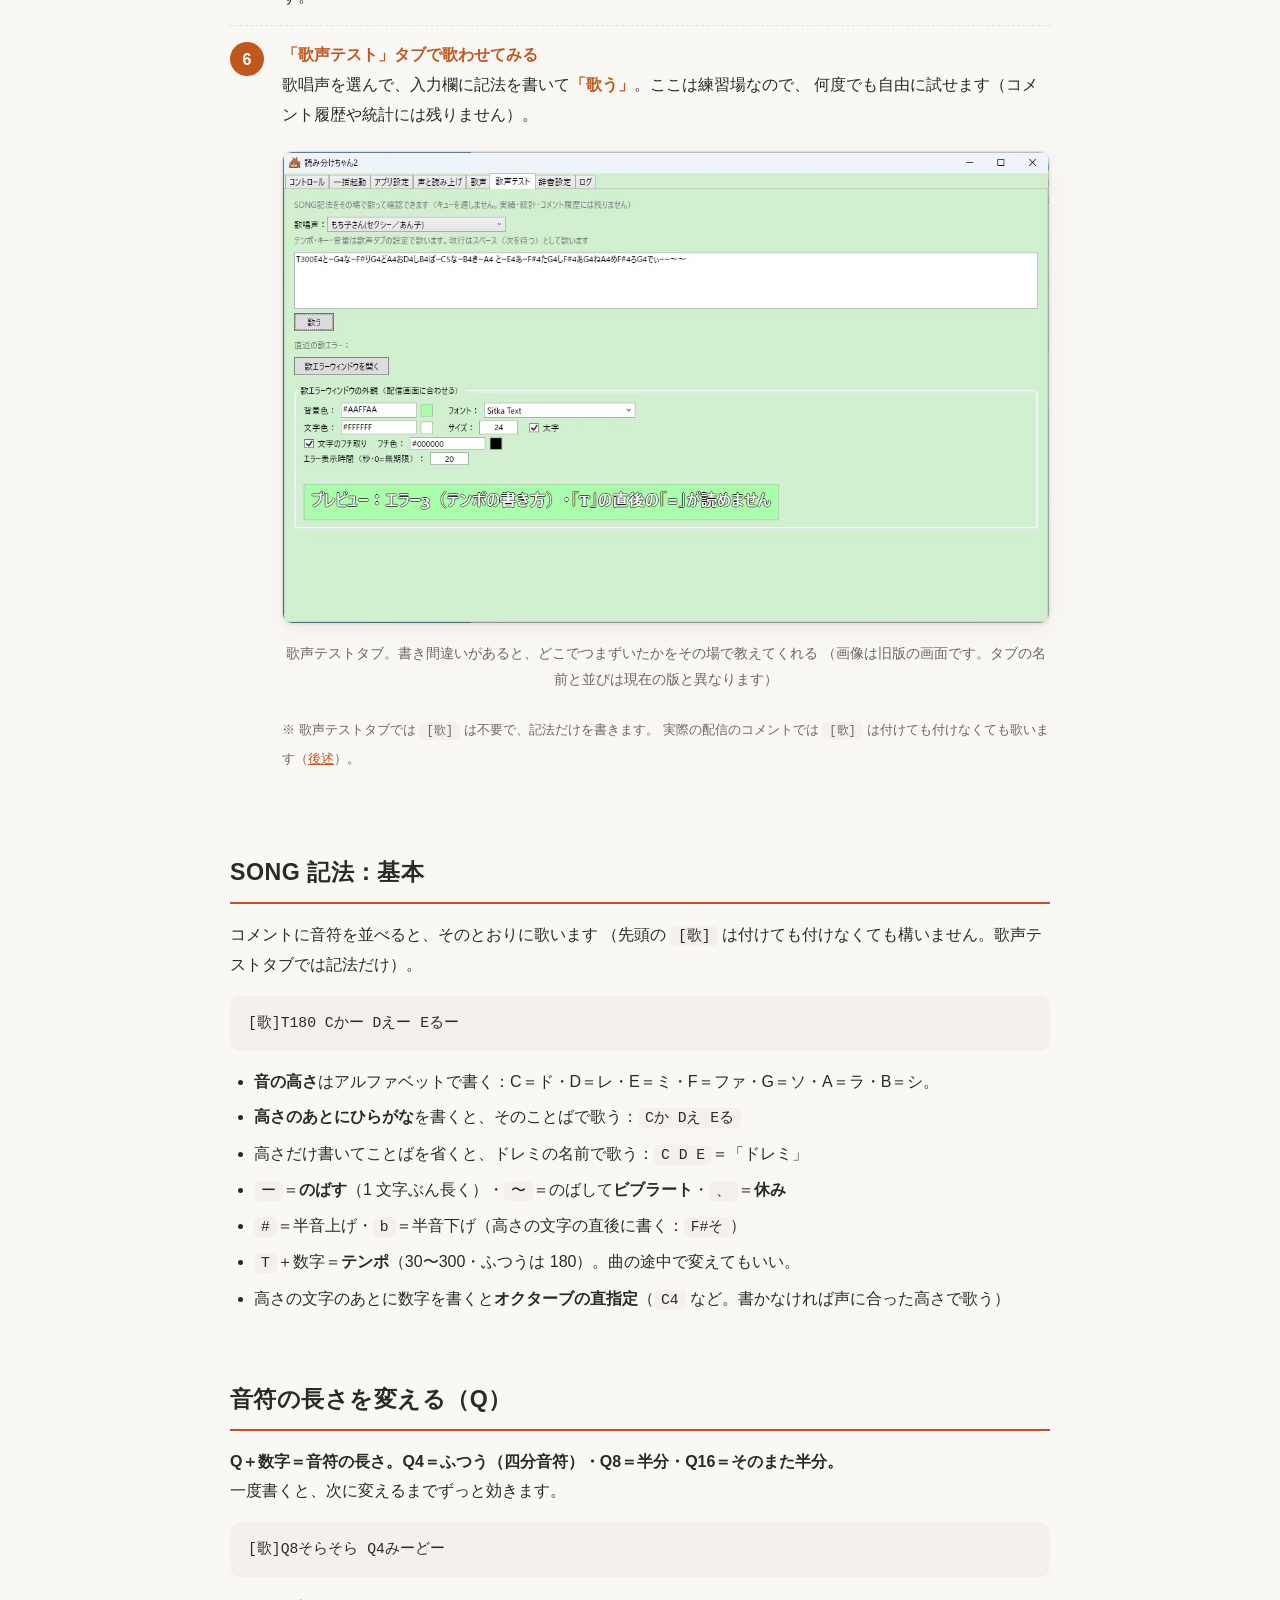
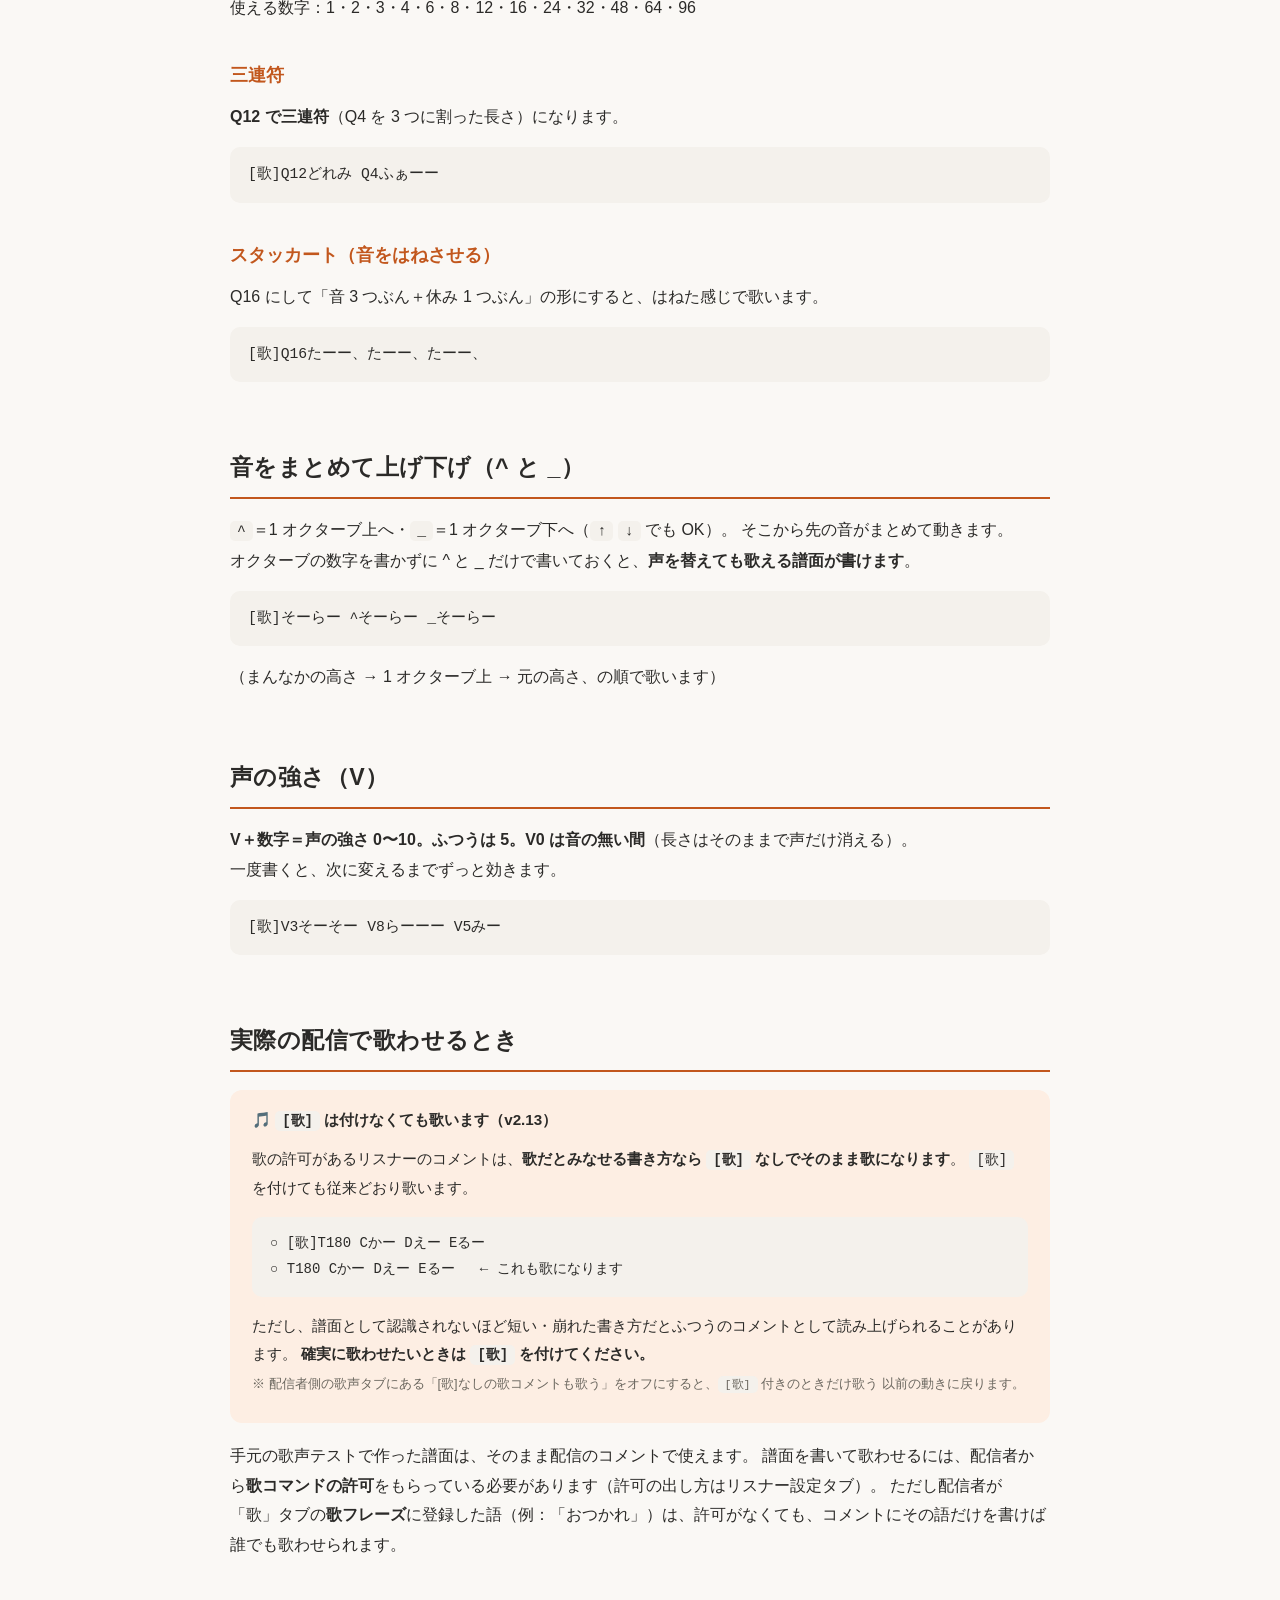
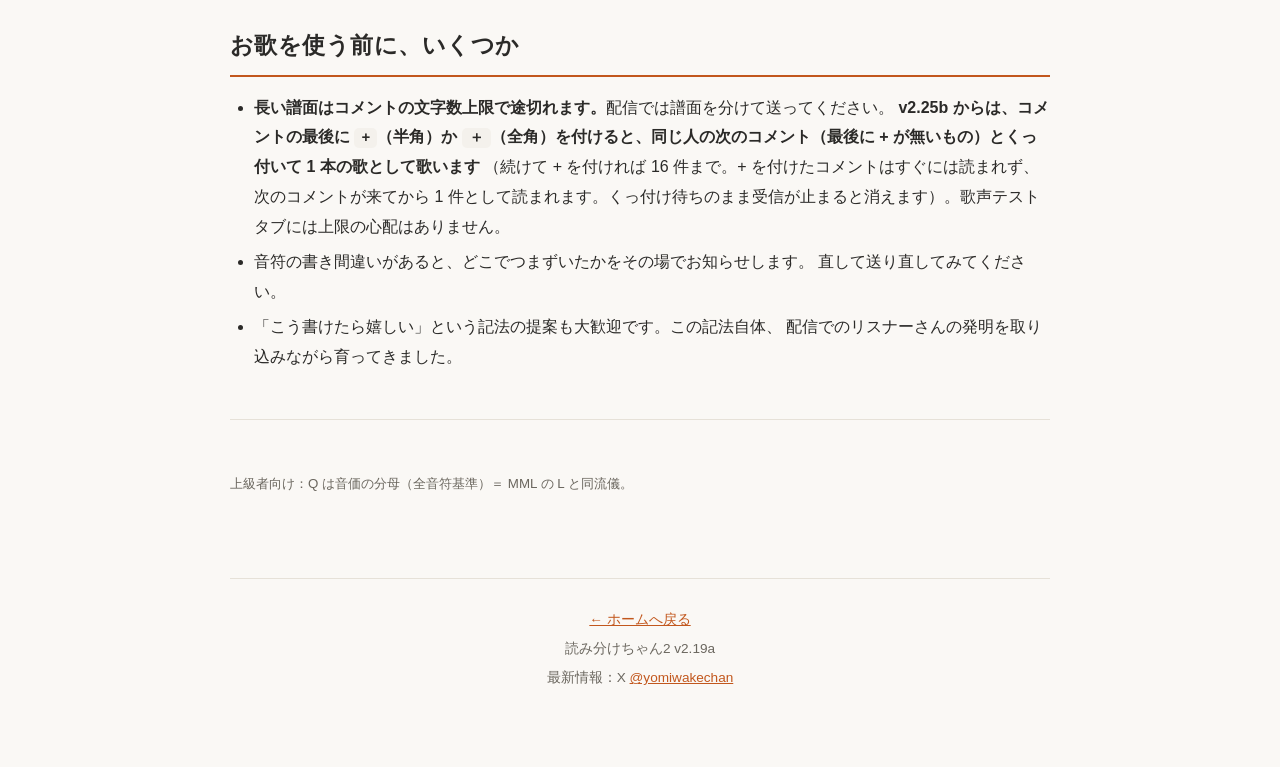
==== commit c3b00262: "配布ページ: v2.25c（CeVIO CS7 対応・タイムライン面のパッド帯・シャウトの試し読みに［打ち切り］）＝版表記・update-flash・DL 欄・新節 #whatsnew-v225c＋注" ====
--- a/song.html
+++ b/song.html
@@ -3,7 +3,7 @@
 <head>
 <meta charset="UTF-8">
 <meta name="viewport" content="width=device-width, initial-scale=1">
-<title>お歌ガイド — 読み分けちゃん2 v2.25b</title>
+<title>お歌ガイド — 読み分けちゃん2 v2.25c</title>
 <meta name="description" content="読み分けちゃん2 のお歌機能（SONG 記法）ガイド。セットアップから記法まで、コメントに音符を書くとそのとおりに歌います。">
 <link rel="icon" href="assets/mascot.jpg">
 <link rel="stylesheet" href="assets/style.css">
@@ -19,7 +19,7 @@
 
 <header class="hero">
   <img class="mascot" src="assets/mascot.jpg" alt="読み分けちゃんのキャラクター" loading="lazy">
-  <div><span class="badge">v2.25b・お歌機能</span></div>
+  <div><span class="badge">v2.25c・お歌機能</span></div>
   <h1>読み分けちゃんに歌ってもらう</h1>
   <p class="tagline">コメントに音符を書くと、そのとおりに歌います。</p>
 </header>
@@ -49,7 +49,7 @@
     画面の案内どおりにインストールします。</li>
   <li><b>読み分けちゃん2 をインストールする</b><br>
     <a href="https://github.com/mugonkun/yomiwakechan_v2/releases/latest">最新版の配布ページ</a>を開き、
-    Assets にある末尾が .exe のファイル（yomiwakechan2-setup-v2.25b.exe）をダウンロードして実行します。<br>
+    Assets にある末尾が .exe のファイル（yomiwakechan2-setup-v2.25c.exe）をダウンロードして実行します。<br>
     <small>※ 途中で「Windows によって PC が保護されました」という青い画面が出たら、
     <b>「詳細情報」→「実行」</b>で進めてください（<a href="index.html#smartscreen">この警告について</a>）。</small></li>
   <li><b>VOICEVOX を起動しておく</b><br>
